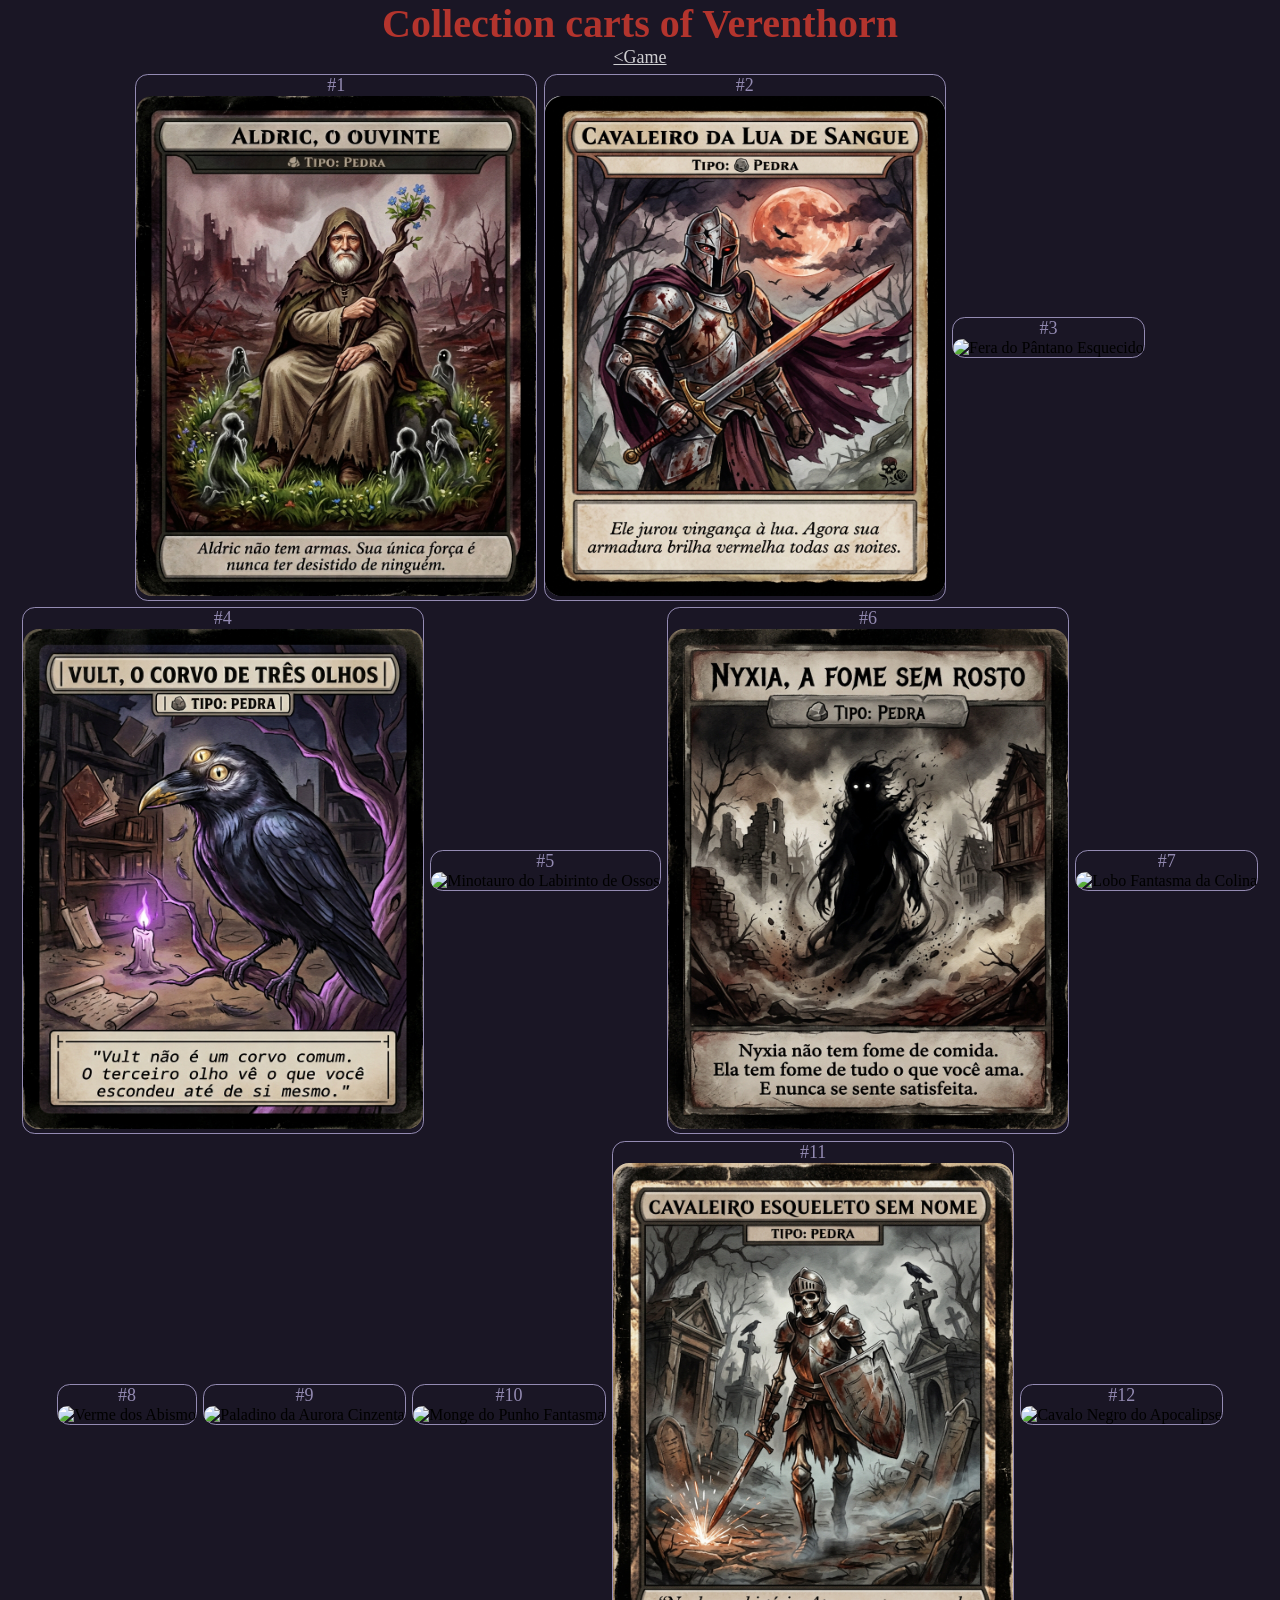
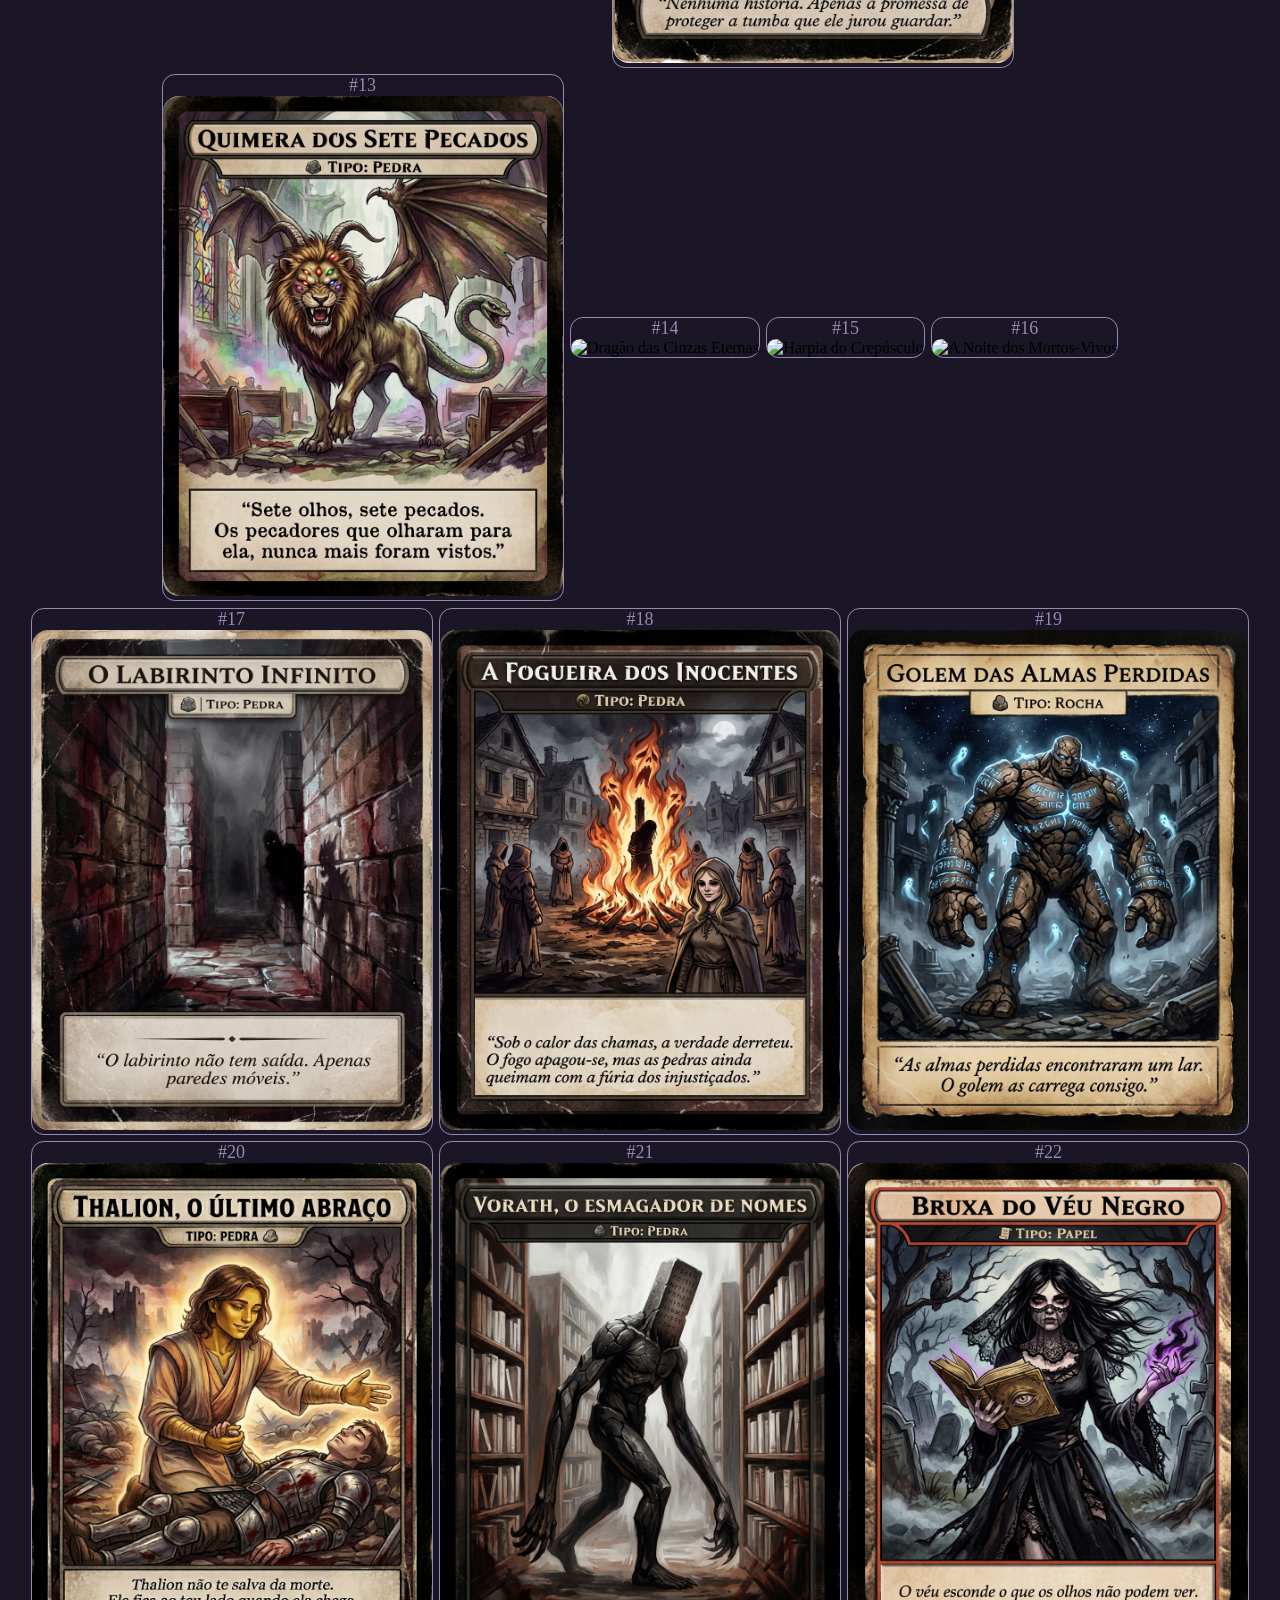
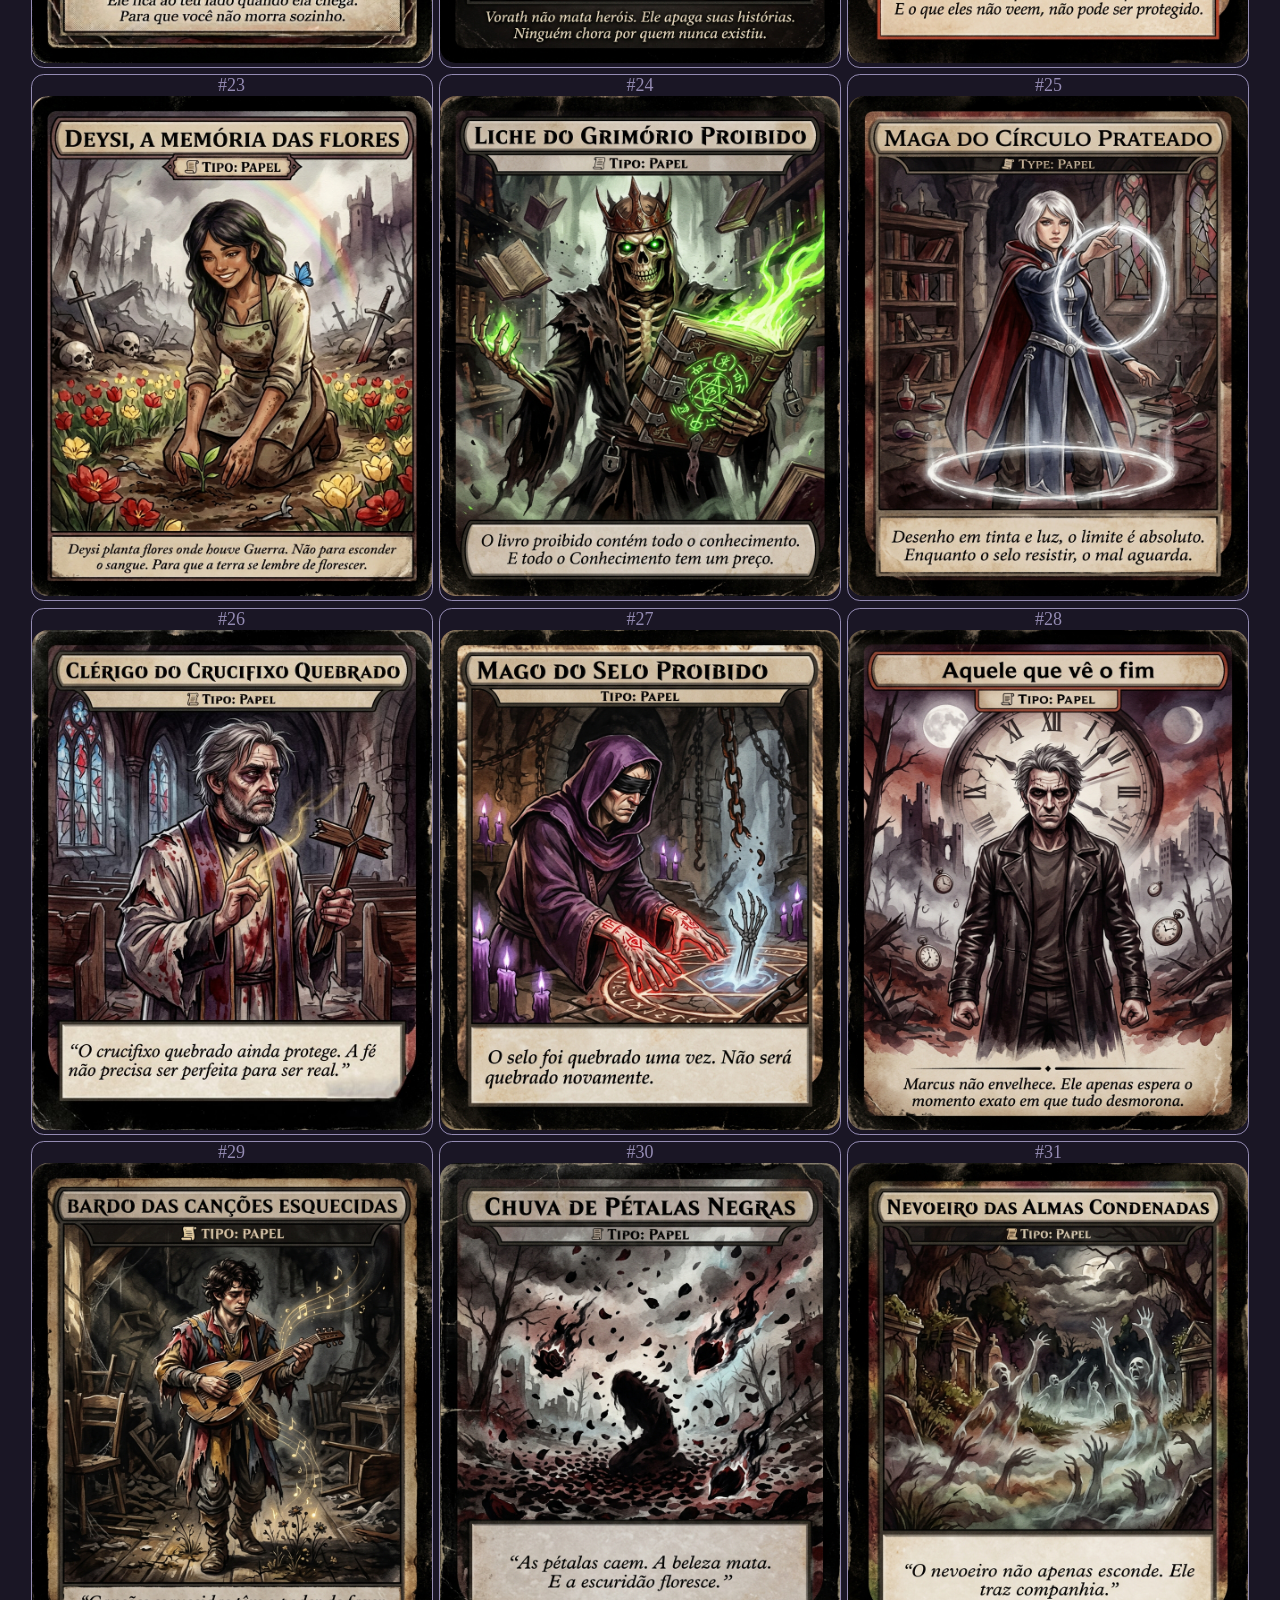
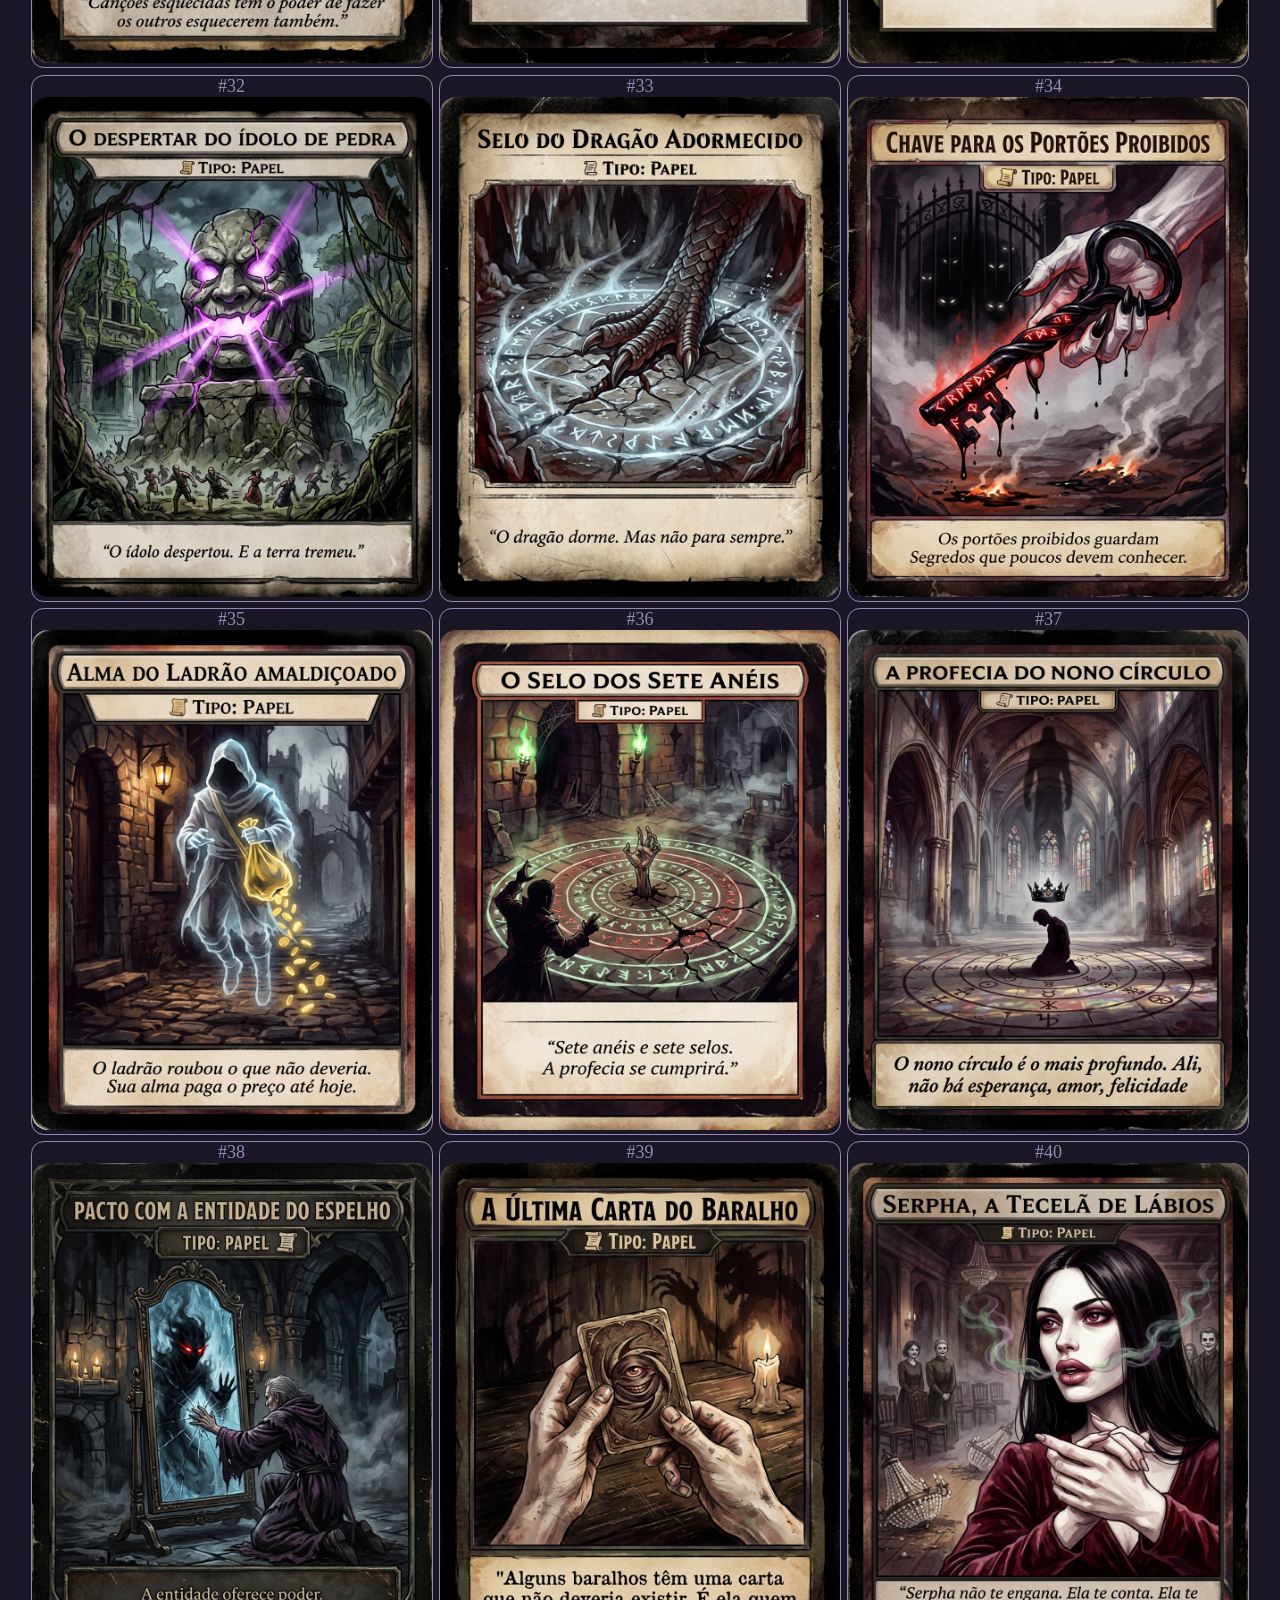
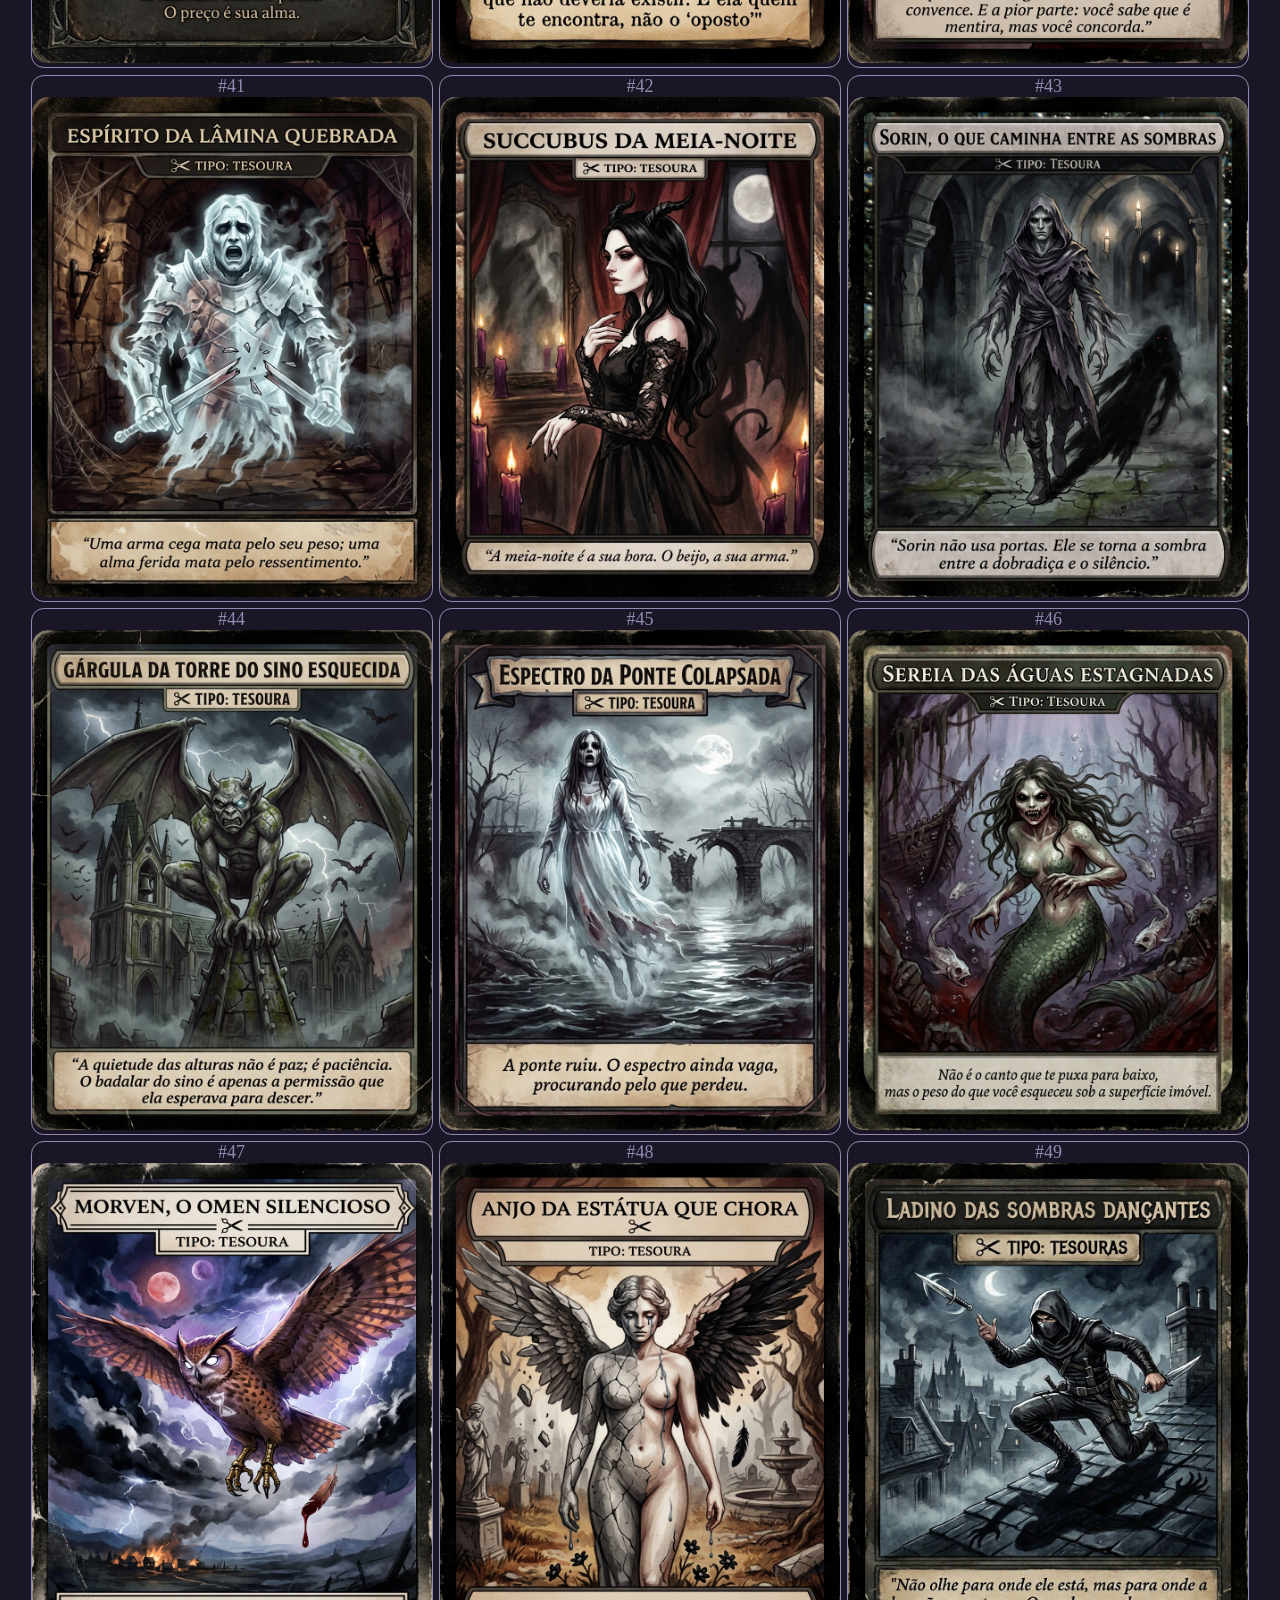
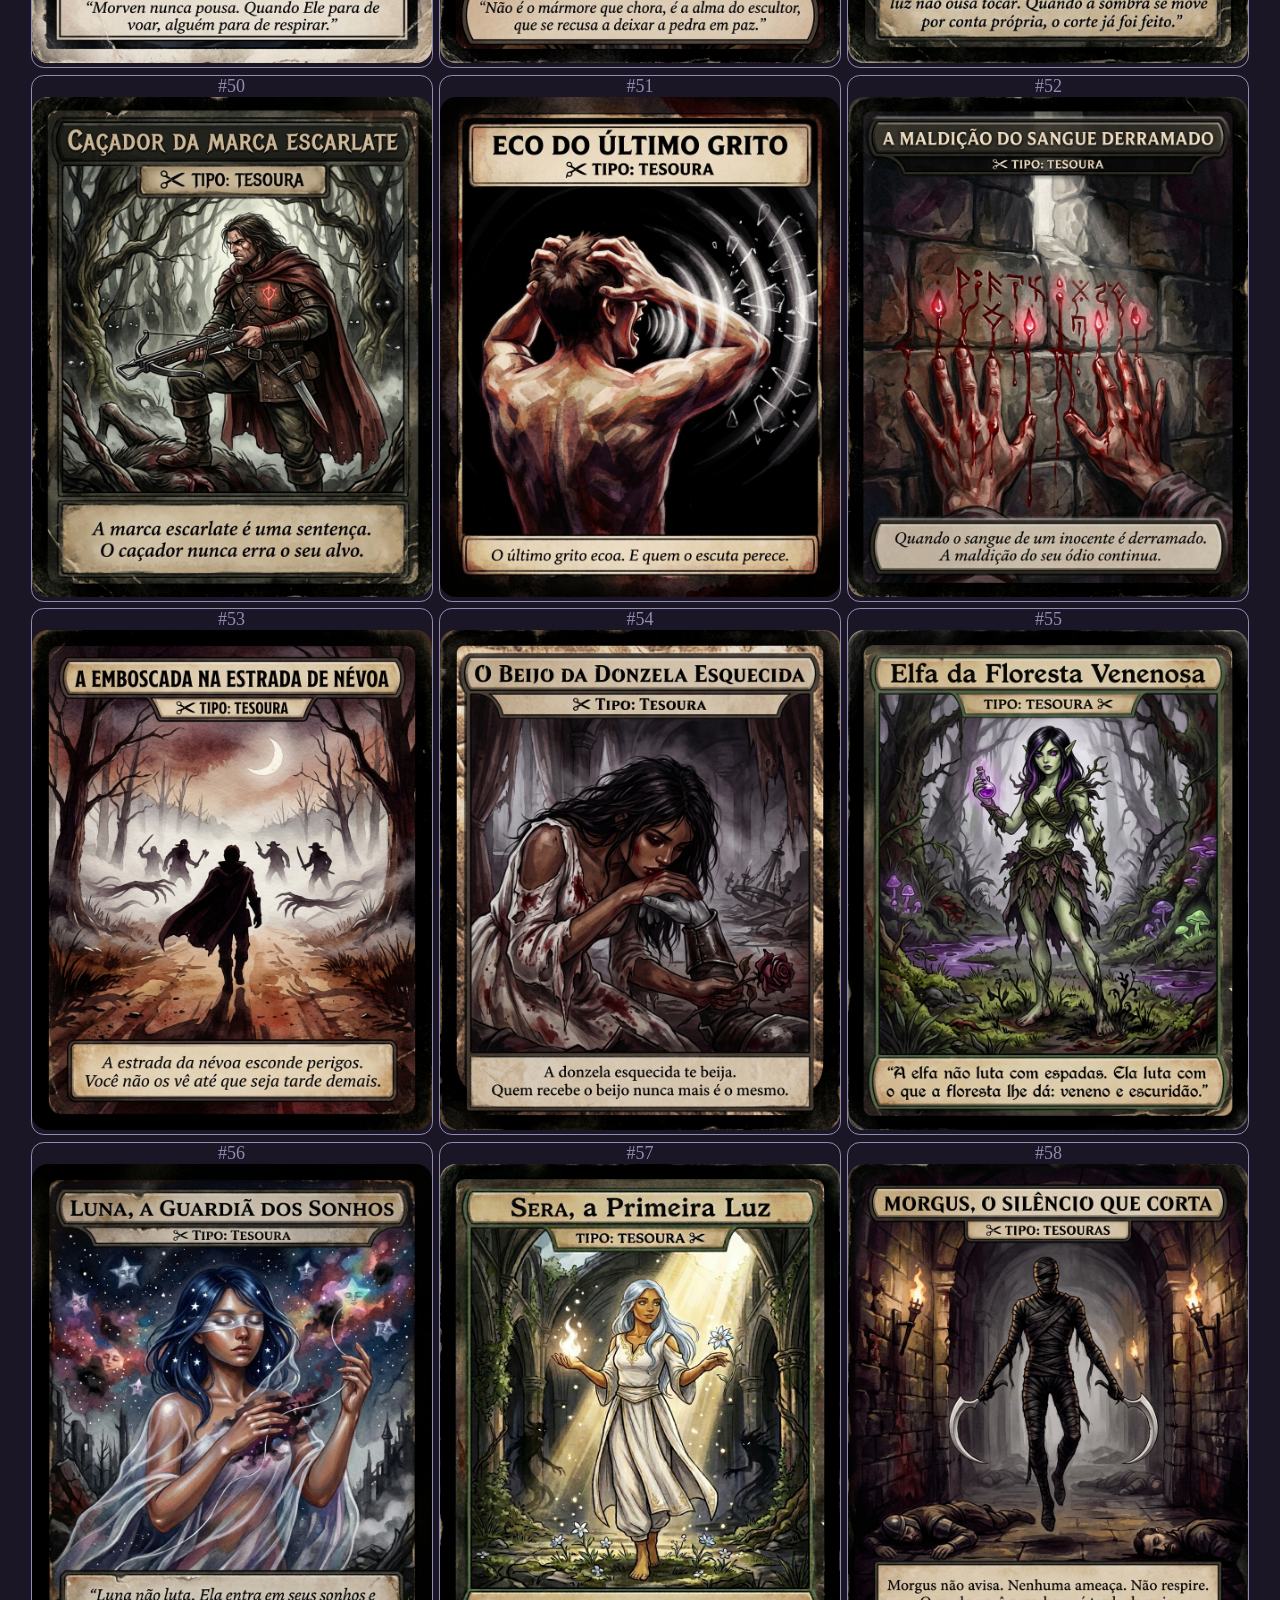
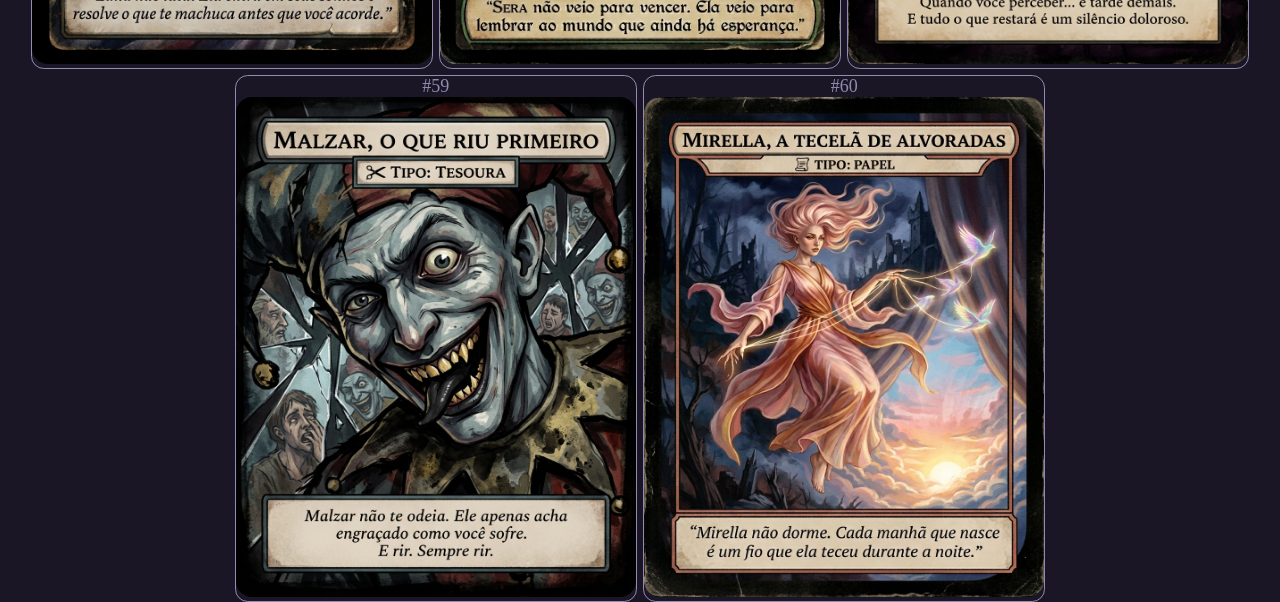
==== cards/cards.html @ 77030189 "fix back of card and feat book of cards pag" ====
<!DOCTYPE html>
<html lang="pt-br">
<head>
    <meta charset="UTF-8">
    <meta name="viewport" content="width=device-width, initial-scale=1.0">
    <link rel="stylesheet" href="styles.css" type="text/css">
    <title>Cards_colection</title>
</head>
<body>
    <main>
    <header>
        <h1>Collection carts of Verenthorn</h1>
        <a href="../index.html"> &lt;Game</a>
    </header>
        <section id="allCards">
        </section>
    </main>
    <script src="script.js"></script>
</body>
</html>
---- cards/styles.css ----
*{
    padding: 0;
    margin: 0;
    box-sizing: border-box;
}

:root{
    --bg--main: #1A1625;
    --bord-card: #B3342D;
    --bord-camp: #2C2C2E;
    --text-color: #948BB3;
    --shadow-color:#000000c5;
}

main{
    background-color: var(--bg--main);
}

header{
    text-align: center;
    margin: 0 0 6px 0;

    & a{
        color: #ffffffc9;
        font-size: 18px;
    }
    & h1{
        color: var(--bord-card);
        text-align: center;
        font-size: 40px;
    }

}

#allCards{
    display: flex;
    flex-flow: row wrap;
    align-content: center;
    gap: 0.4rem;
    justify-content: center;
    align-items: center;
}
.card-info{
    border: 1px solid var(--text-color);
    border-radius: 0.8rem;

    & img{
        border-radius: 1rem;
        width: 400px;
        height: 500px;
    }
}

.id-tag{
    font-size: 18px;
    color: var(--text-color);
    text-align: center;
}
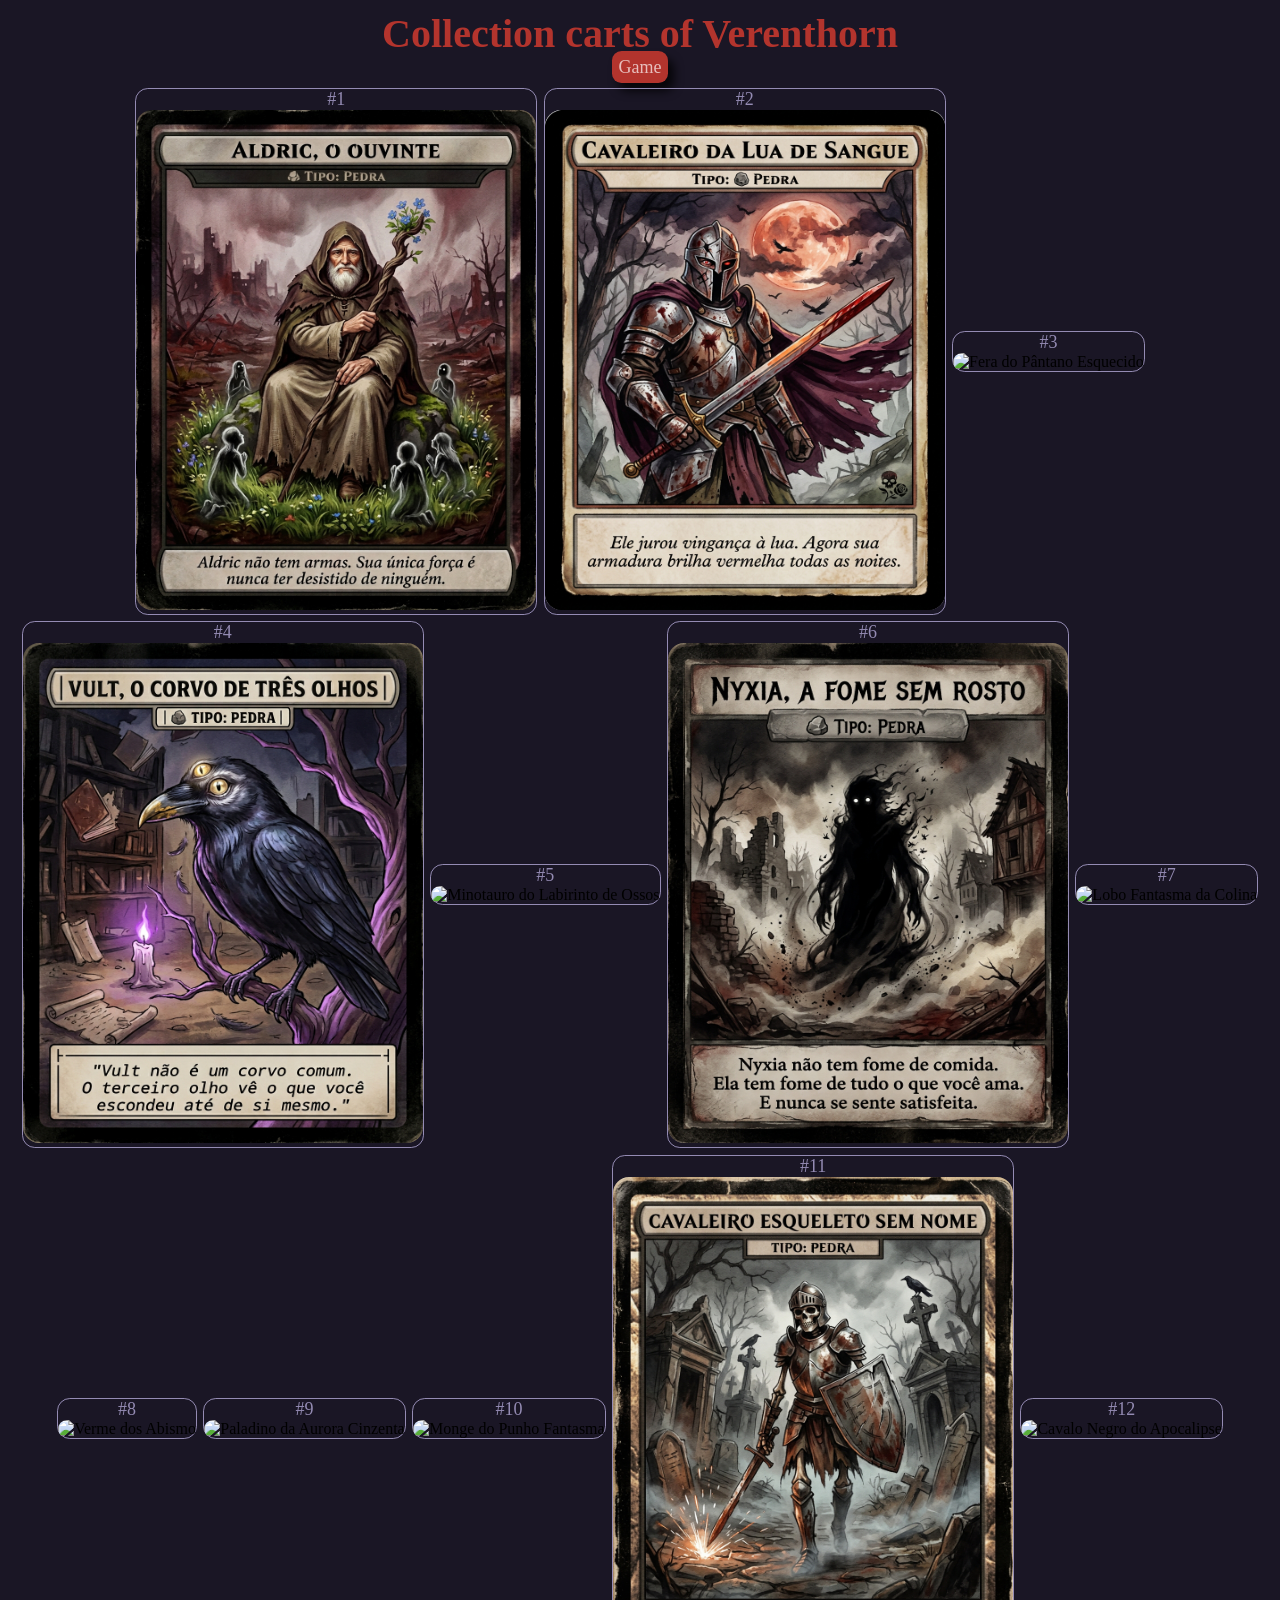
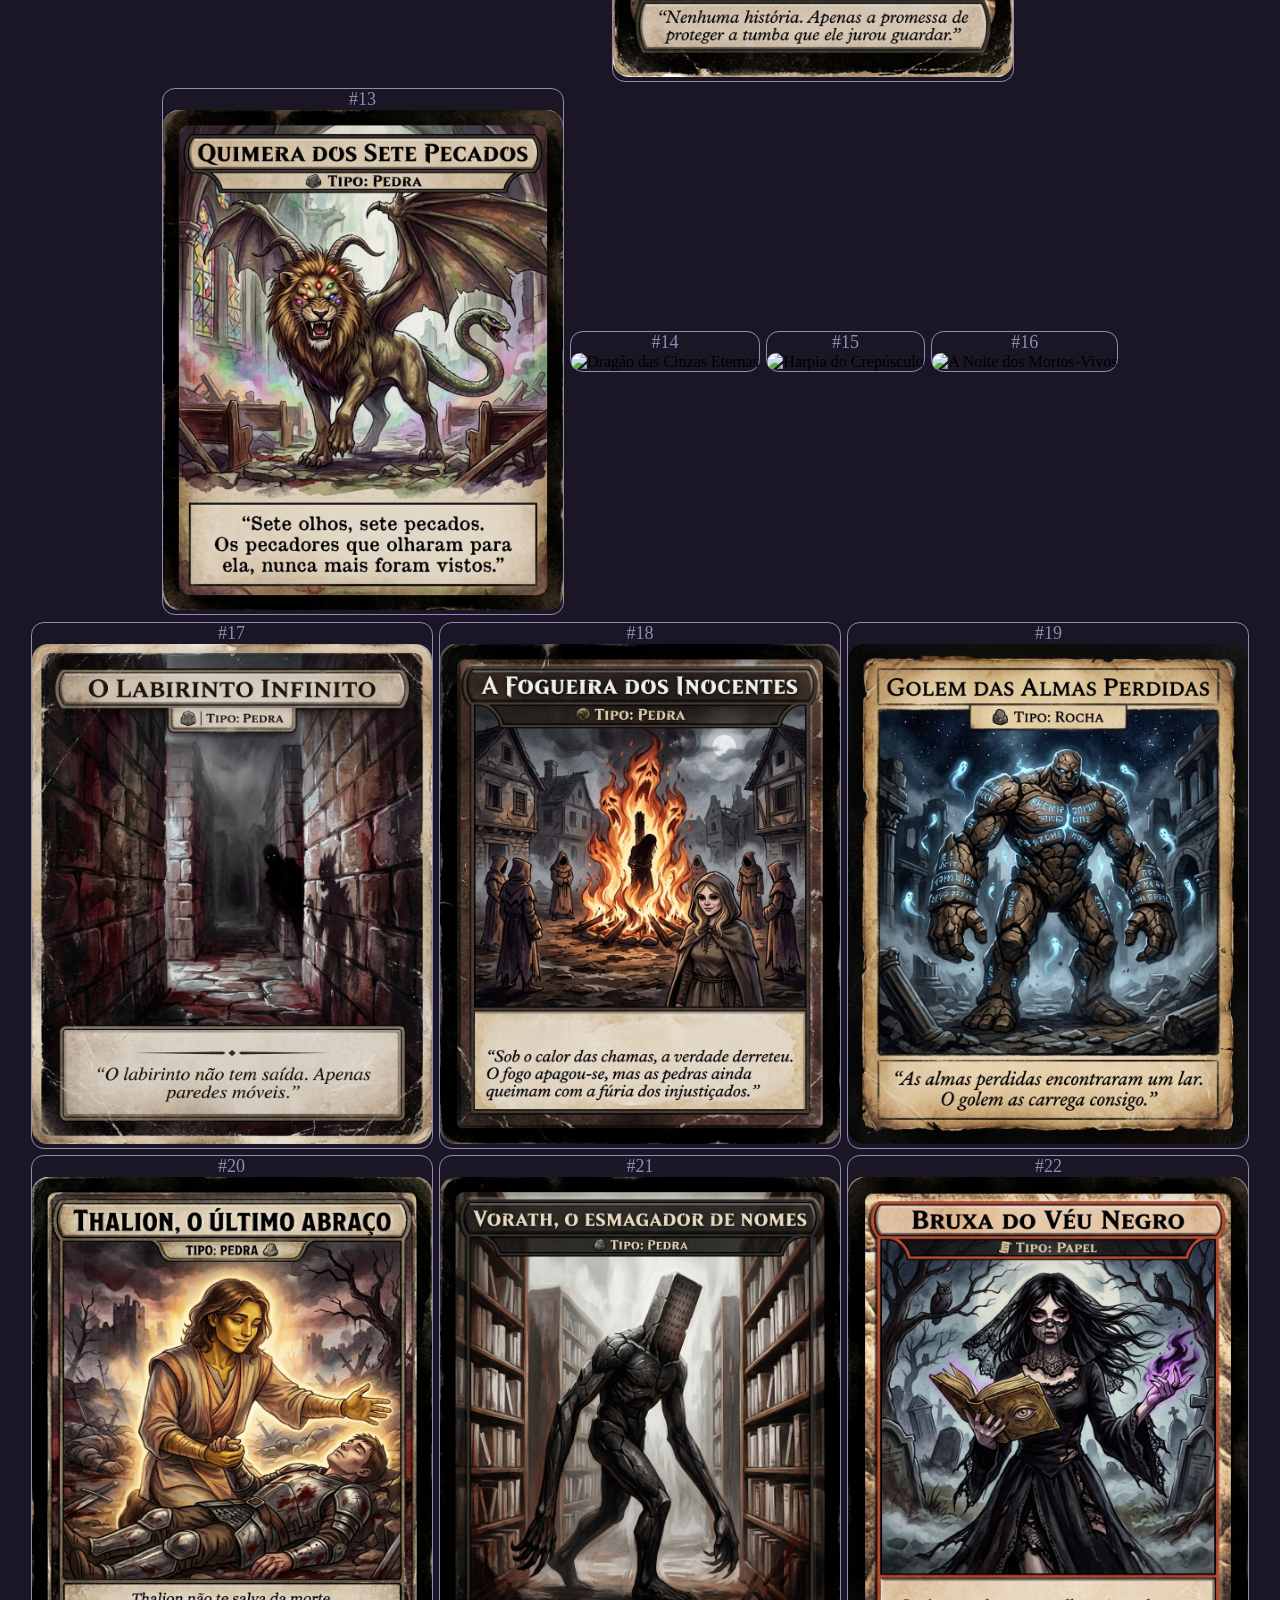
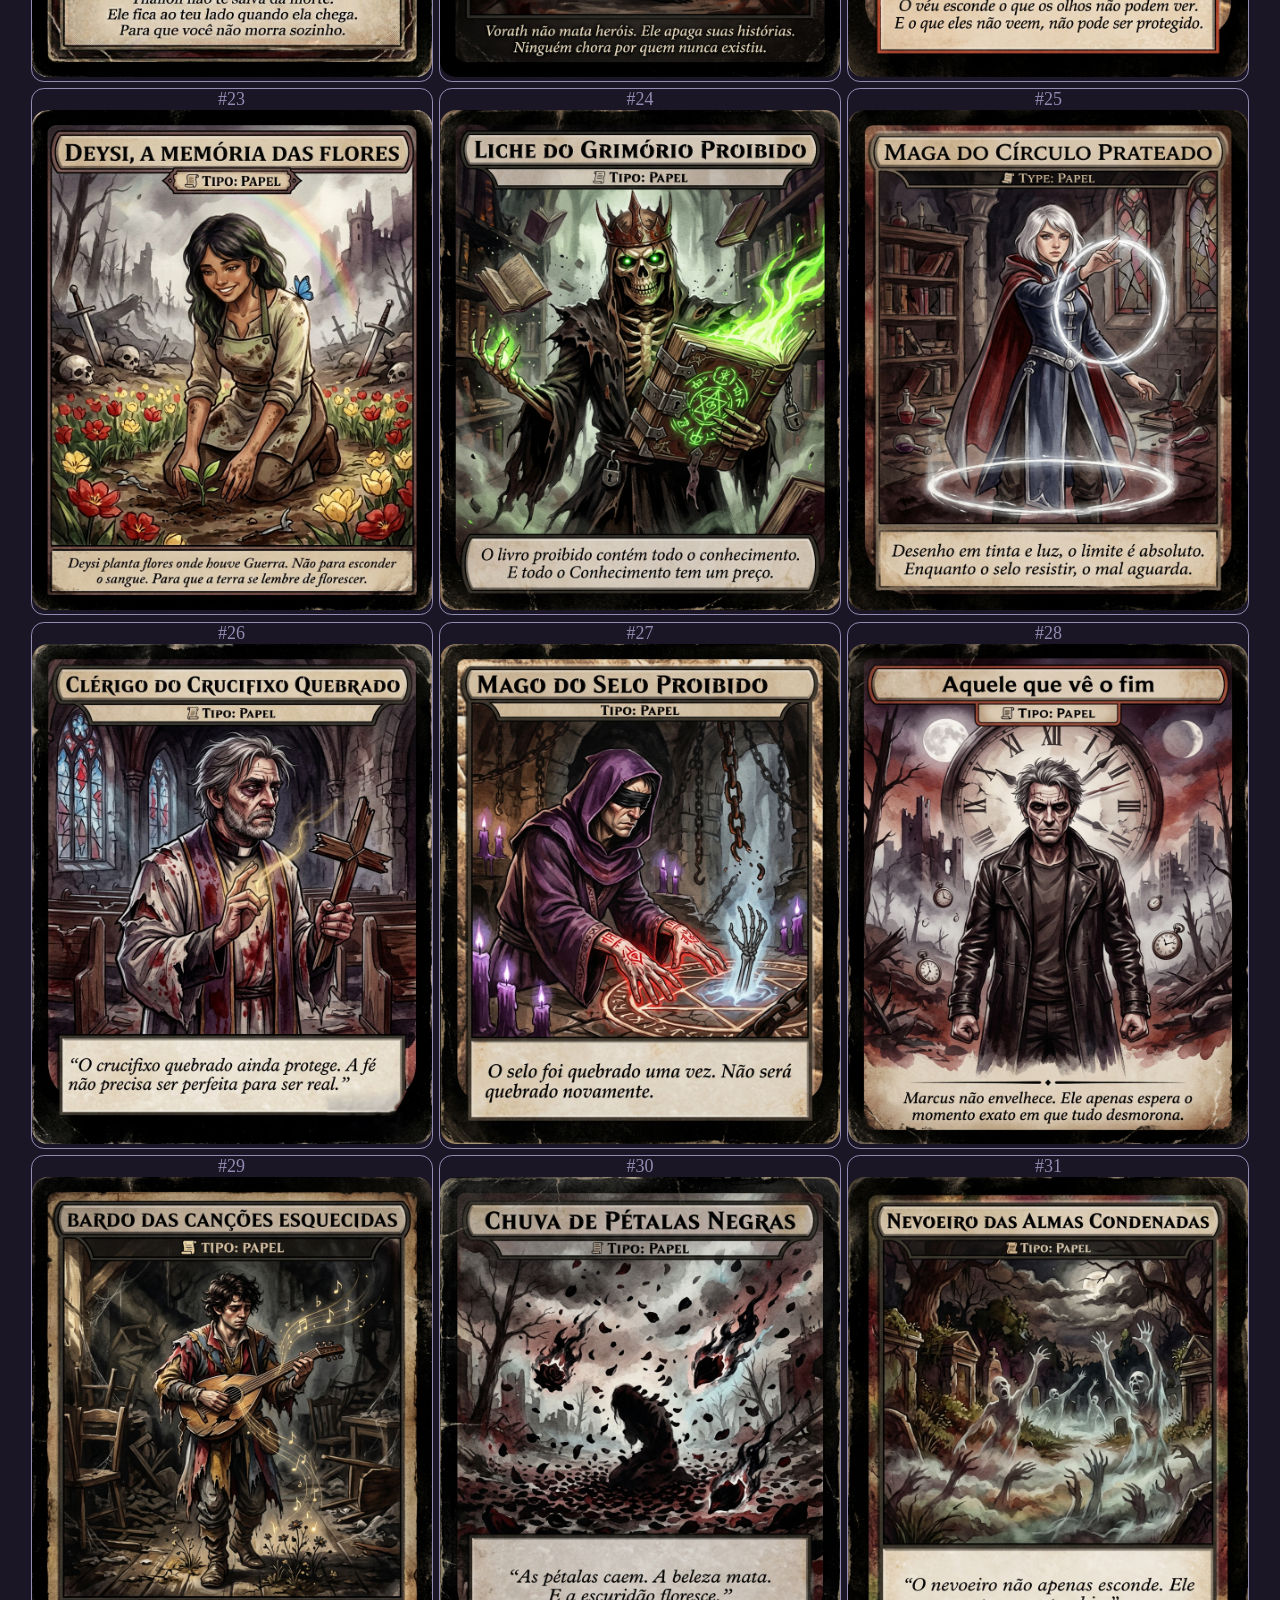
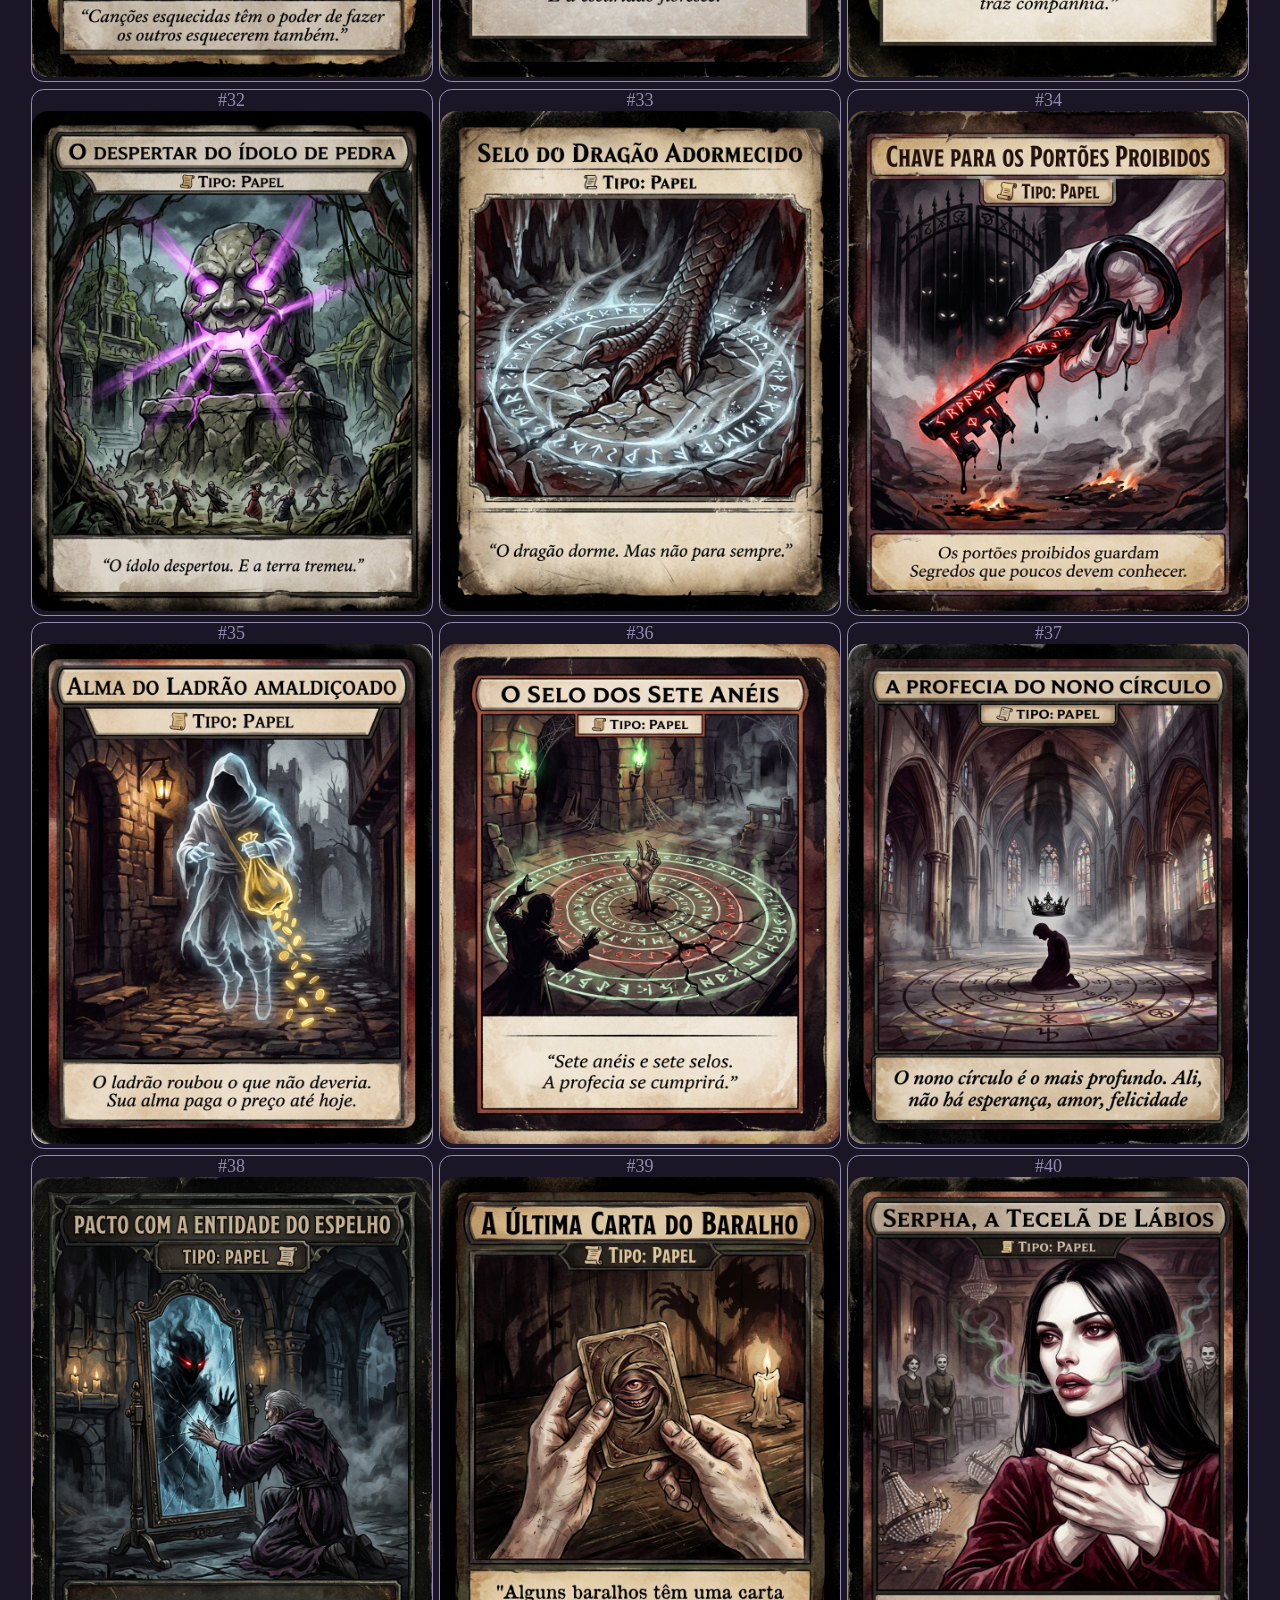
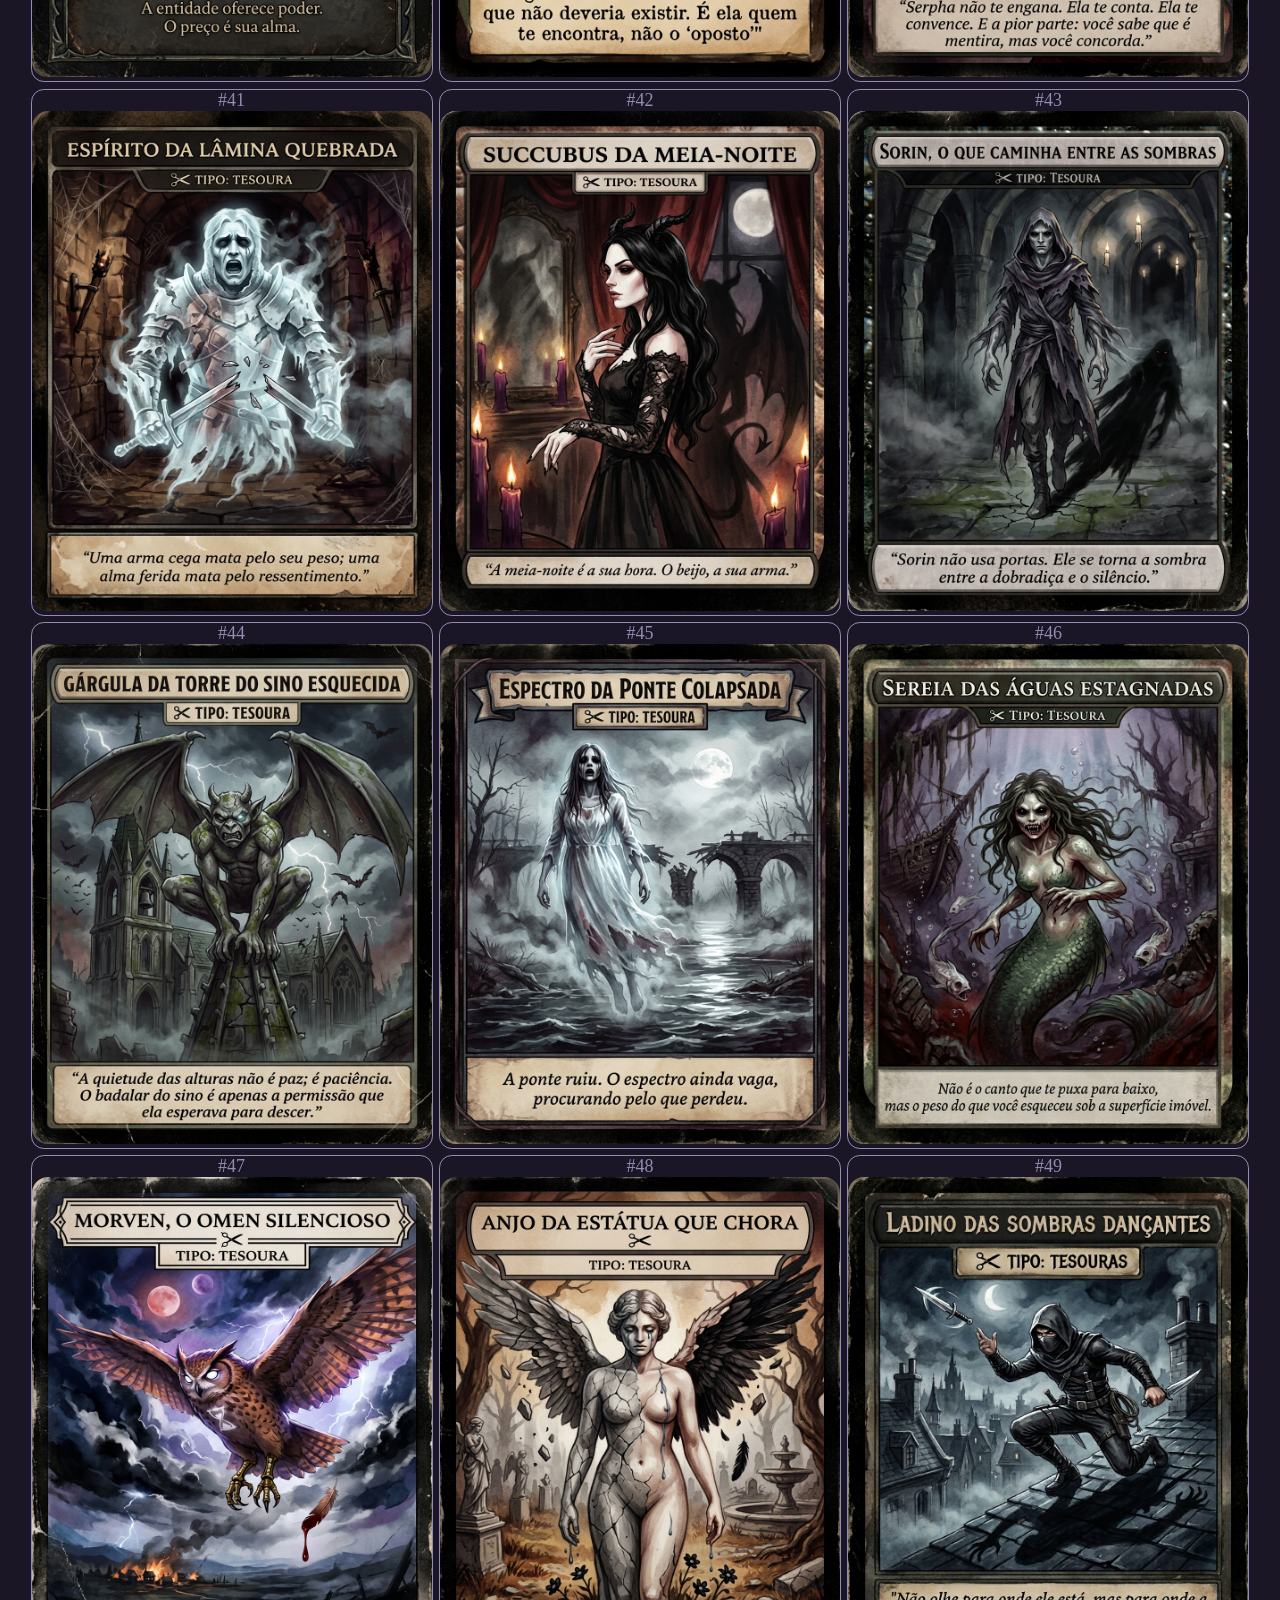
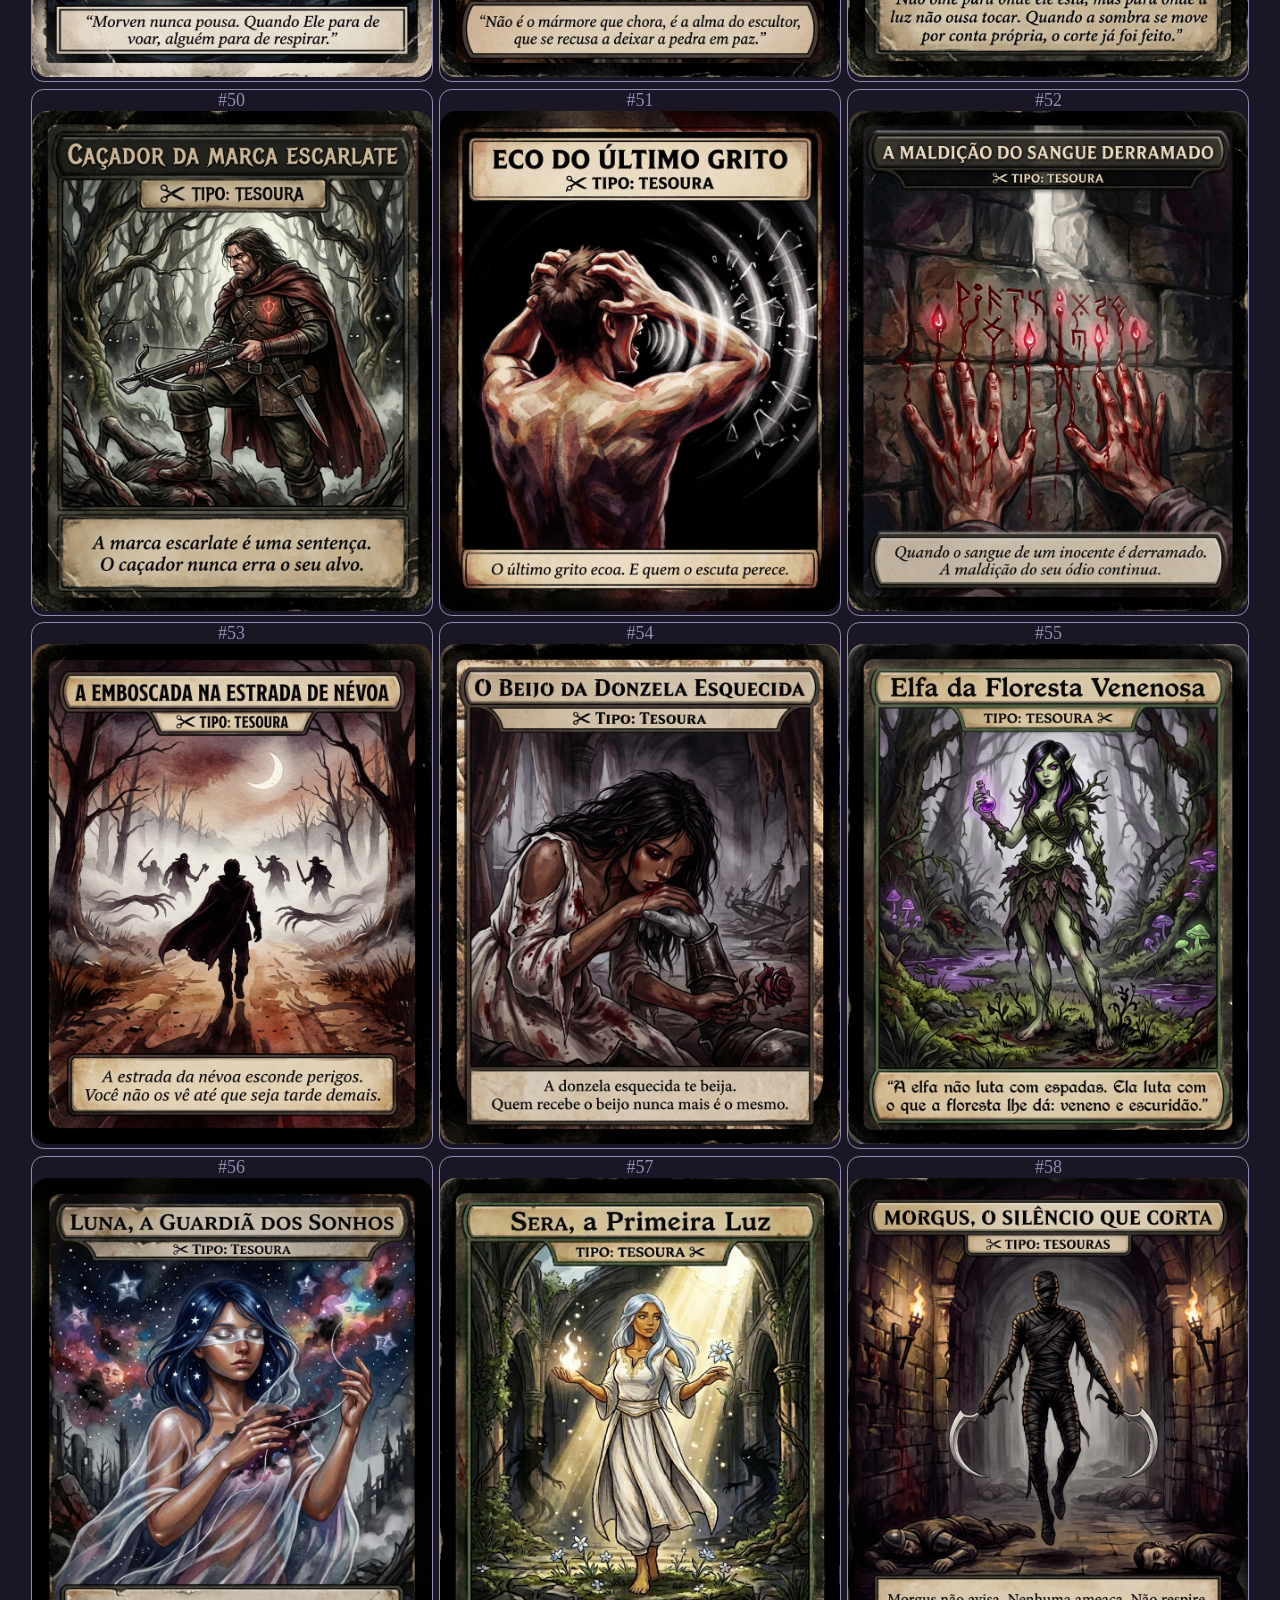
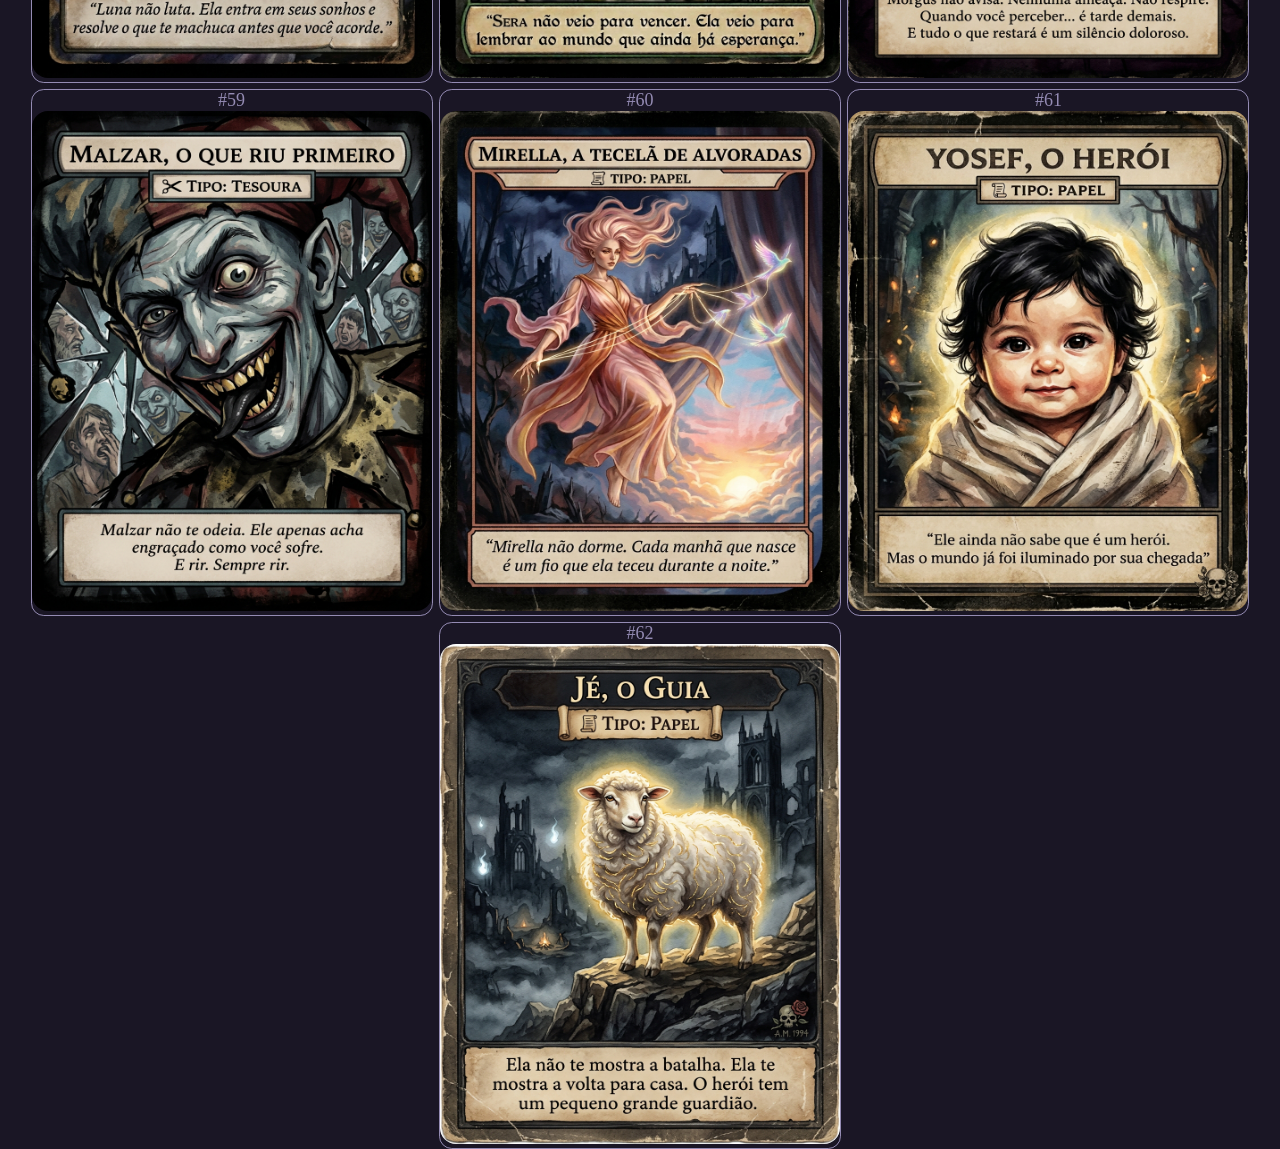
==== commit a8cfb508: "fix selection logic" ====
--- a/cards/cards.html
+++ b/cards/cards.html
@@ -7,11 +7,11 @@
     <title>Cards_colection</title>
 </head>
 <body>
-    <main>
     <header>
         <h1>Collection carts of Verenthorn</h1>
-        <a href="../index.html"> &lt;Game</a>
+        <a id="gameSection" href="../index.html">Game</a>
     </header>
+    <main>
         <section id="allCards">
         </section>
     </main>
--- a/cards/styles.css
+++ b/cards/styles.css
@@ -12,13 +12,13 @@
     --shadow-color:#000000c5;
 }
 
-main{
+body{
     background-color: var(--bg--main);
 }
 
 header{
     text-align: center;
-    margin: 0 0 6px 0;
+    margin: 10px;
 
     & a{
         color: #ffffffc9;
@@ -30,6 +30,22 @@
         font-size: 40px;
     }
 
+    
+}
+
+#gameSection{
+    text-decoration: none;
+    border-radius: 0.6rem;
+    margin: 10px;
+    box-shadow:6px 8px 10px var(--shadow-color);
+    padding: 0.4rem;
+    background-color: var(--bord-card);
+    color: #ffffffae;
+    transition: 0.5s ease;
+}
+
+#gameSection:hover{
+    transform:  translateY(10px) scale(1.2);
 }
 
 #allCards{
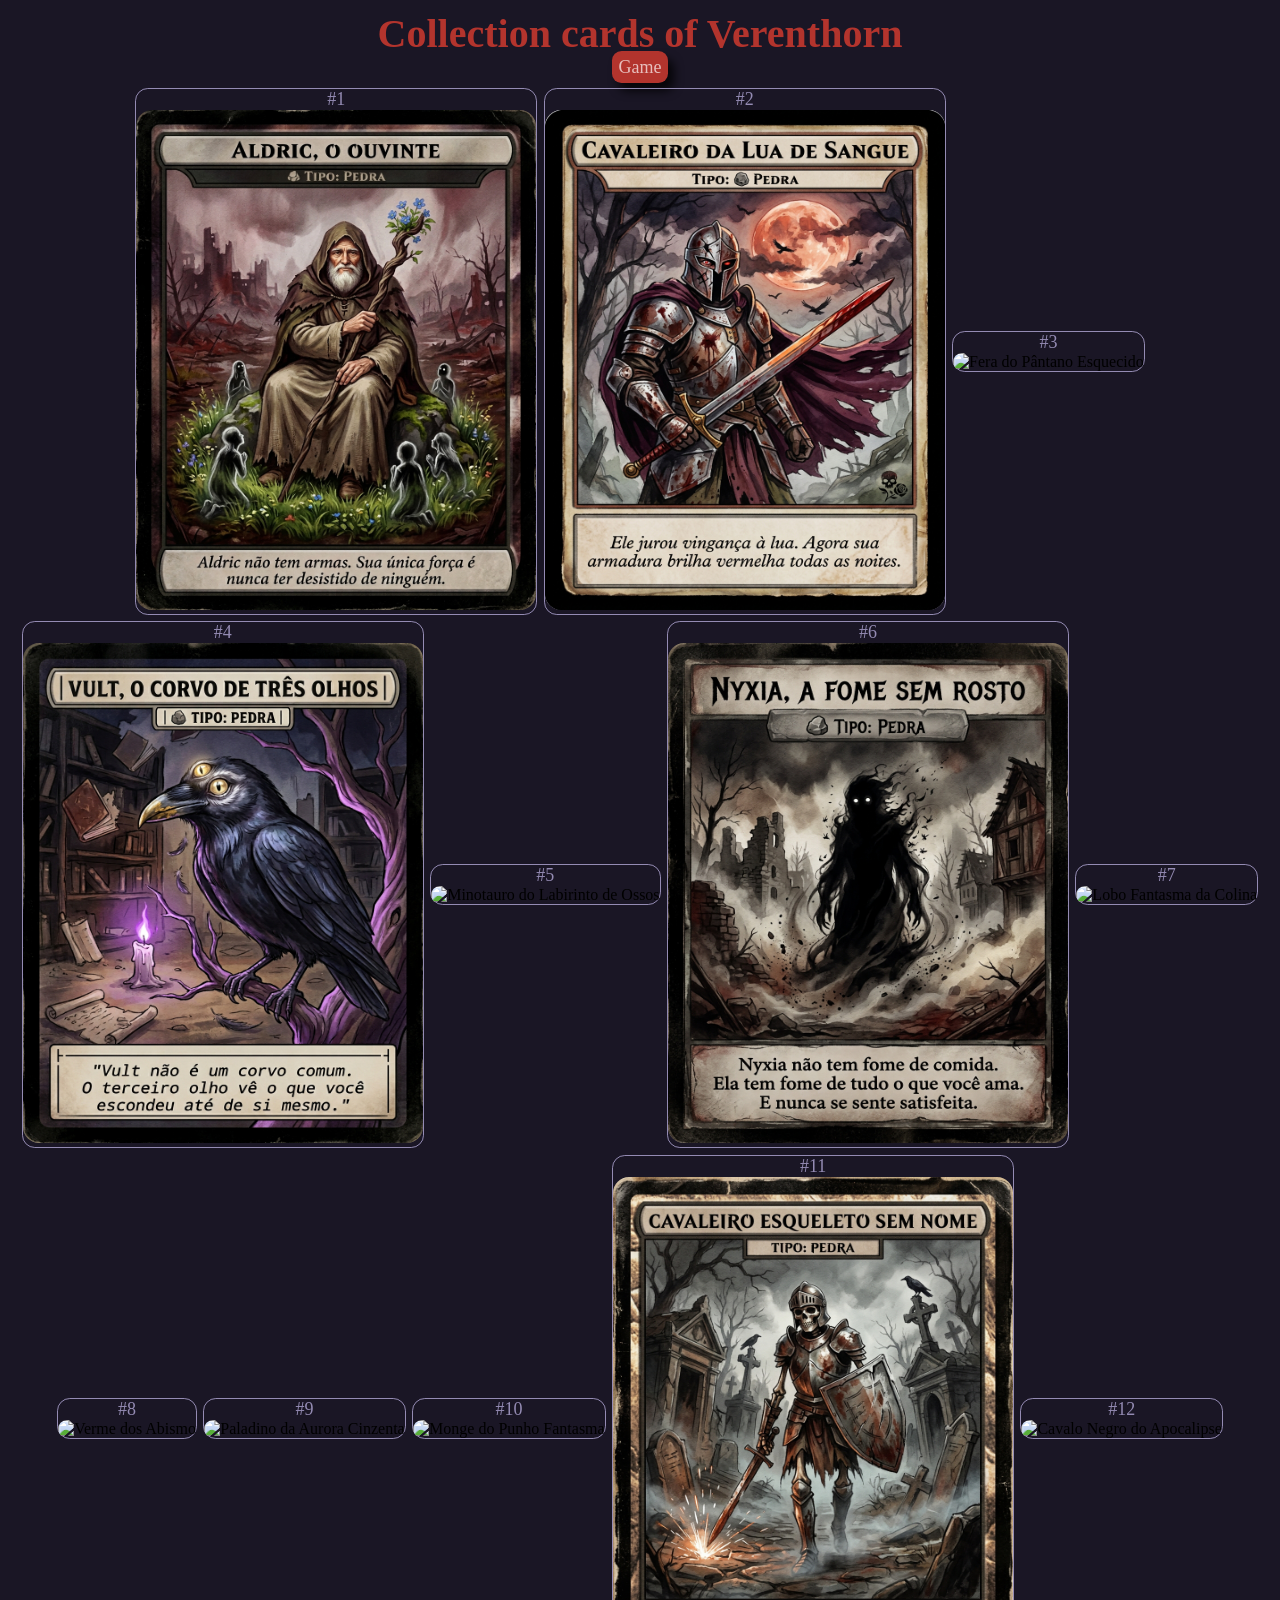
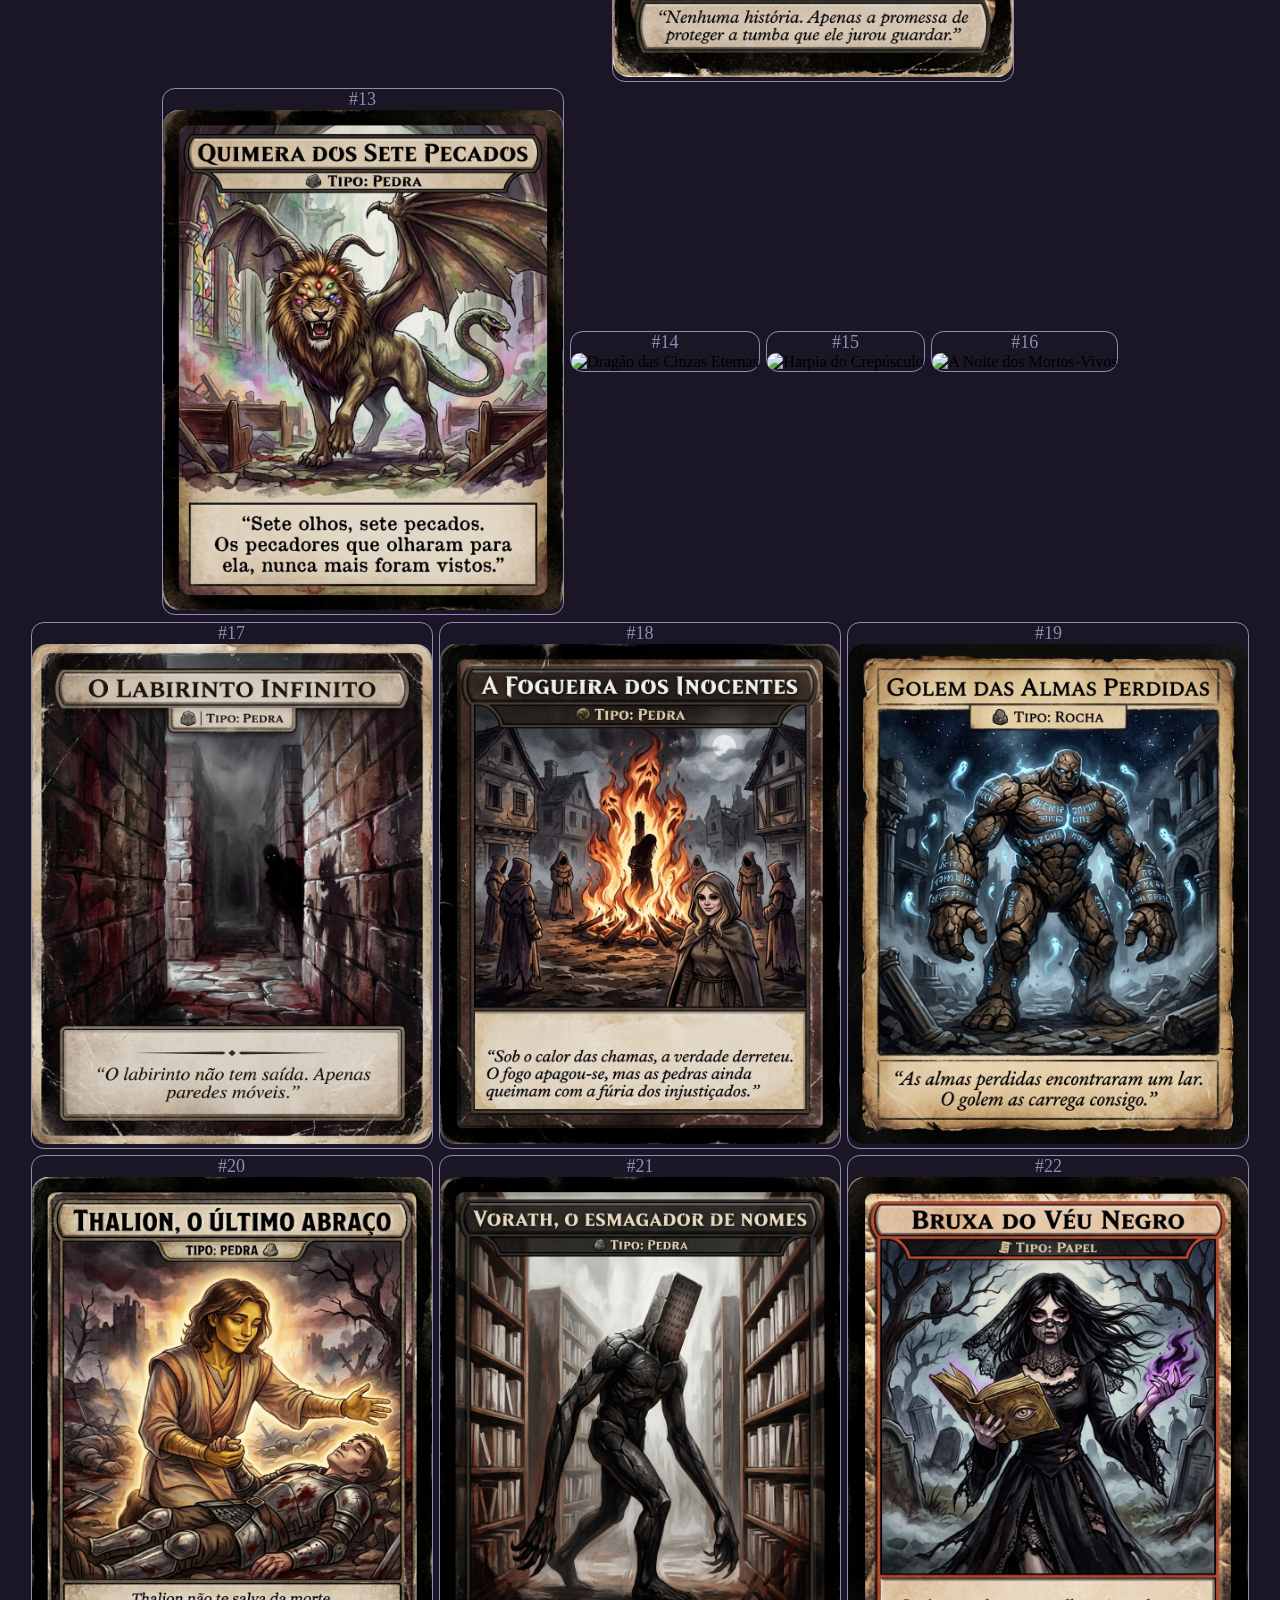
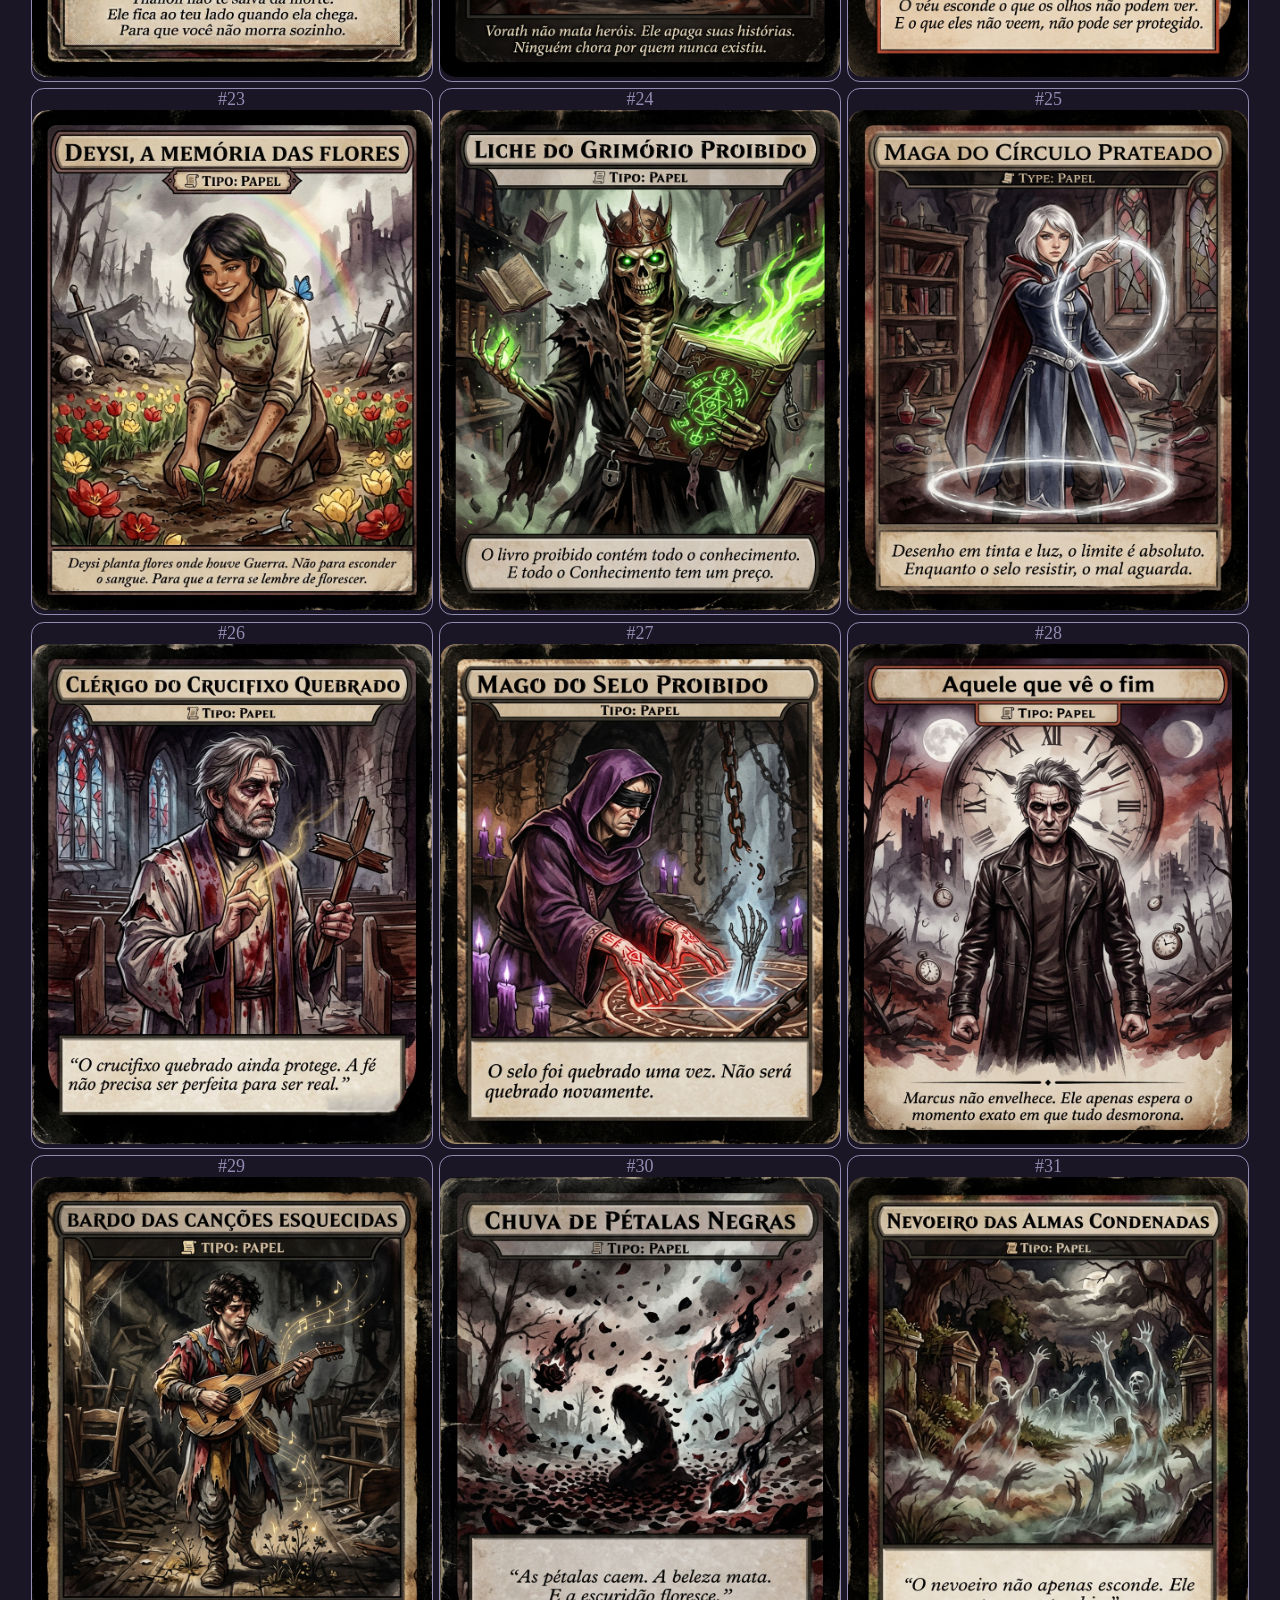
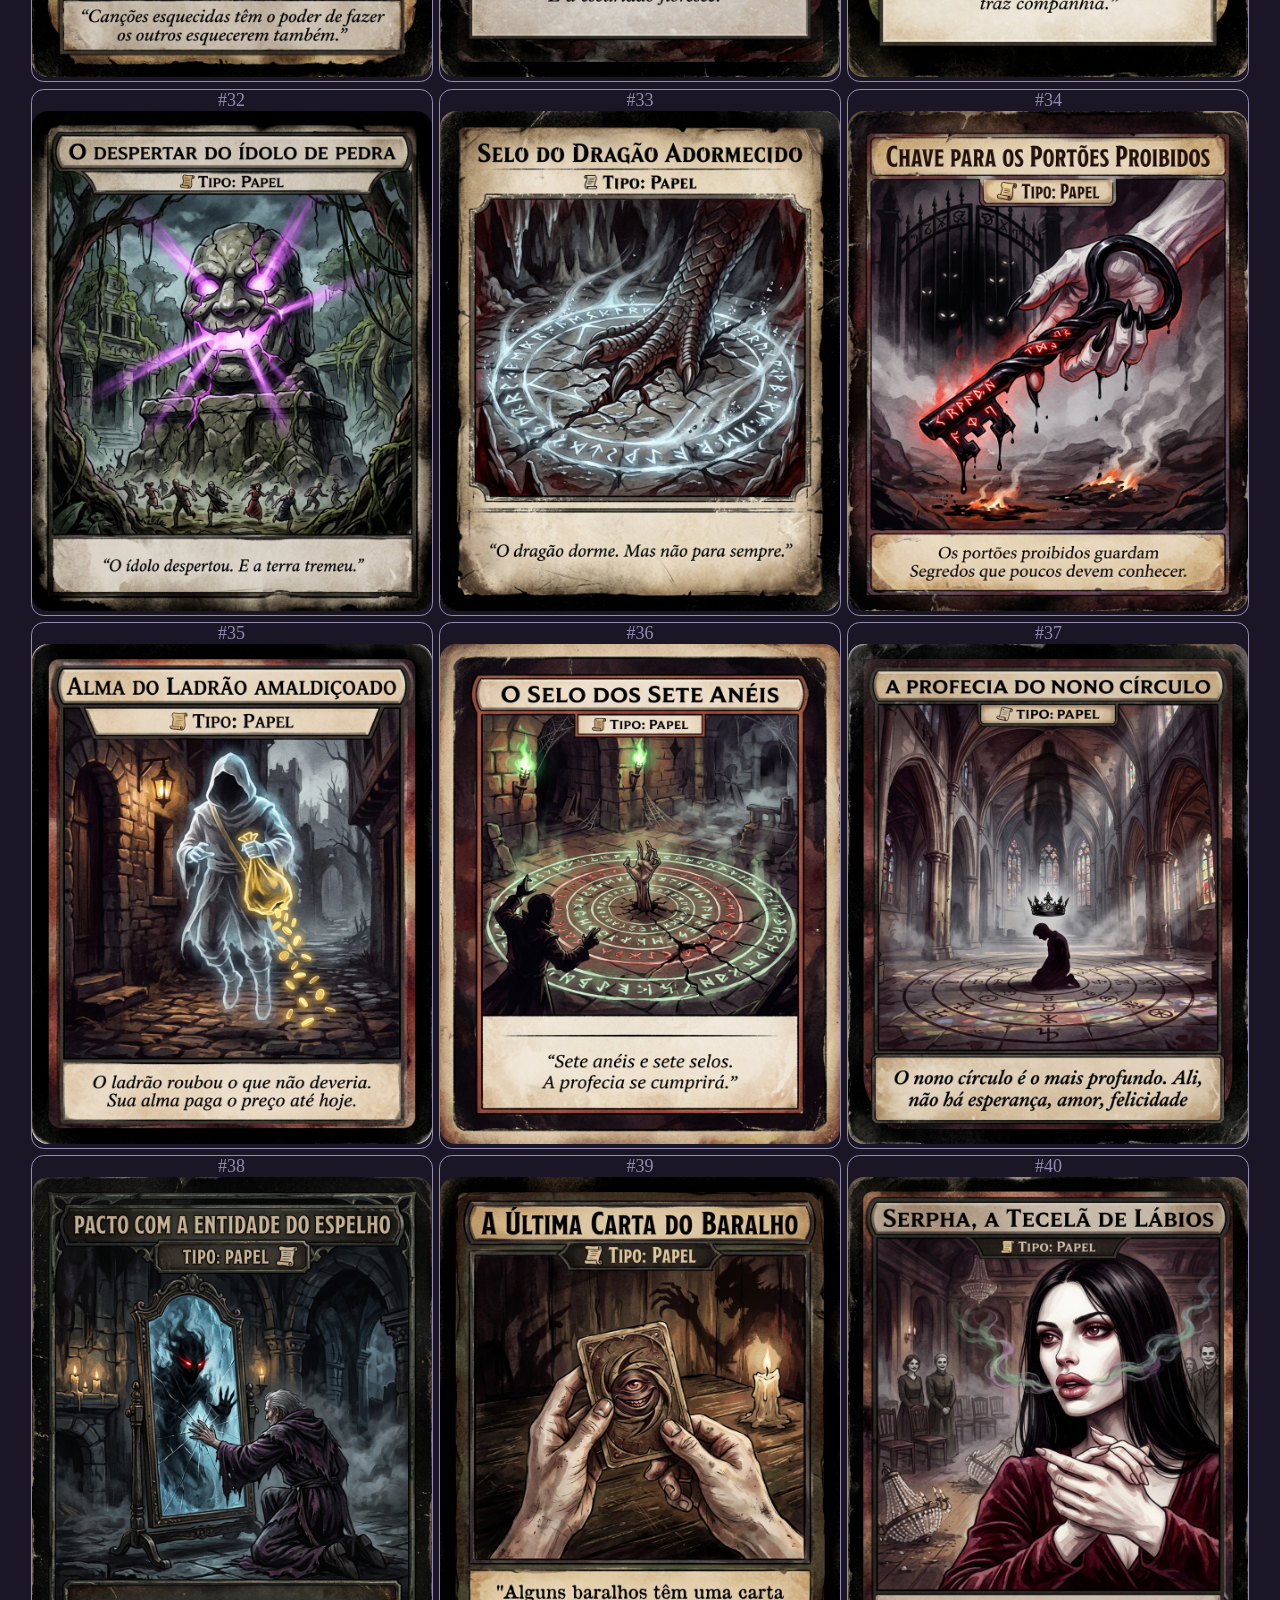
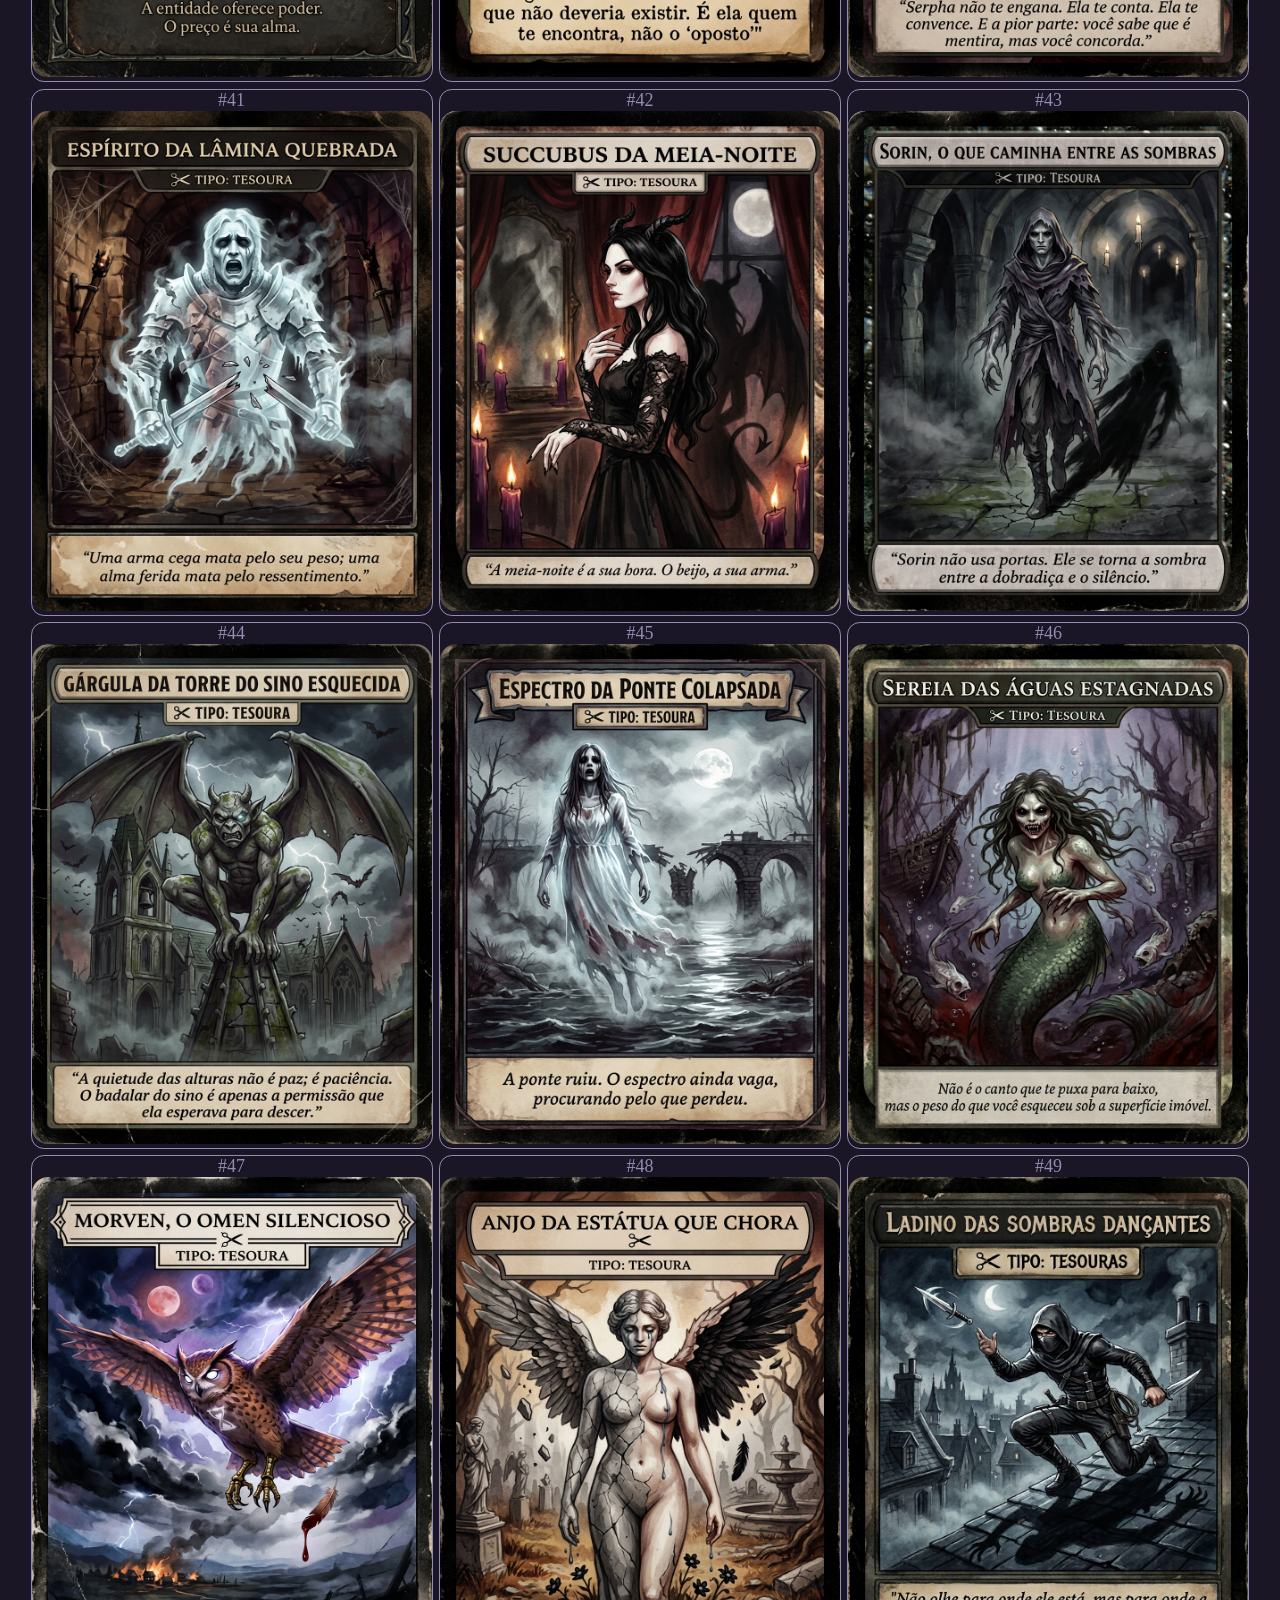
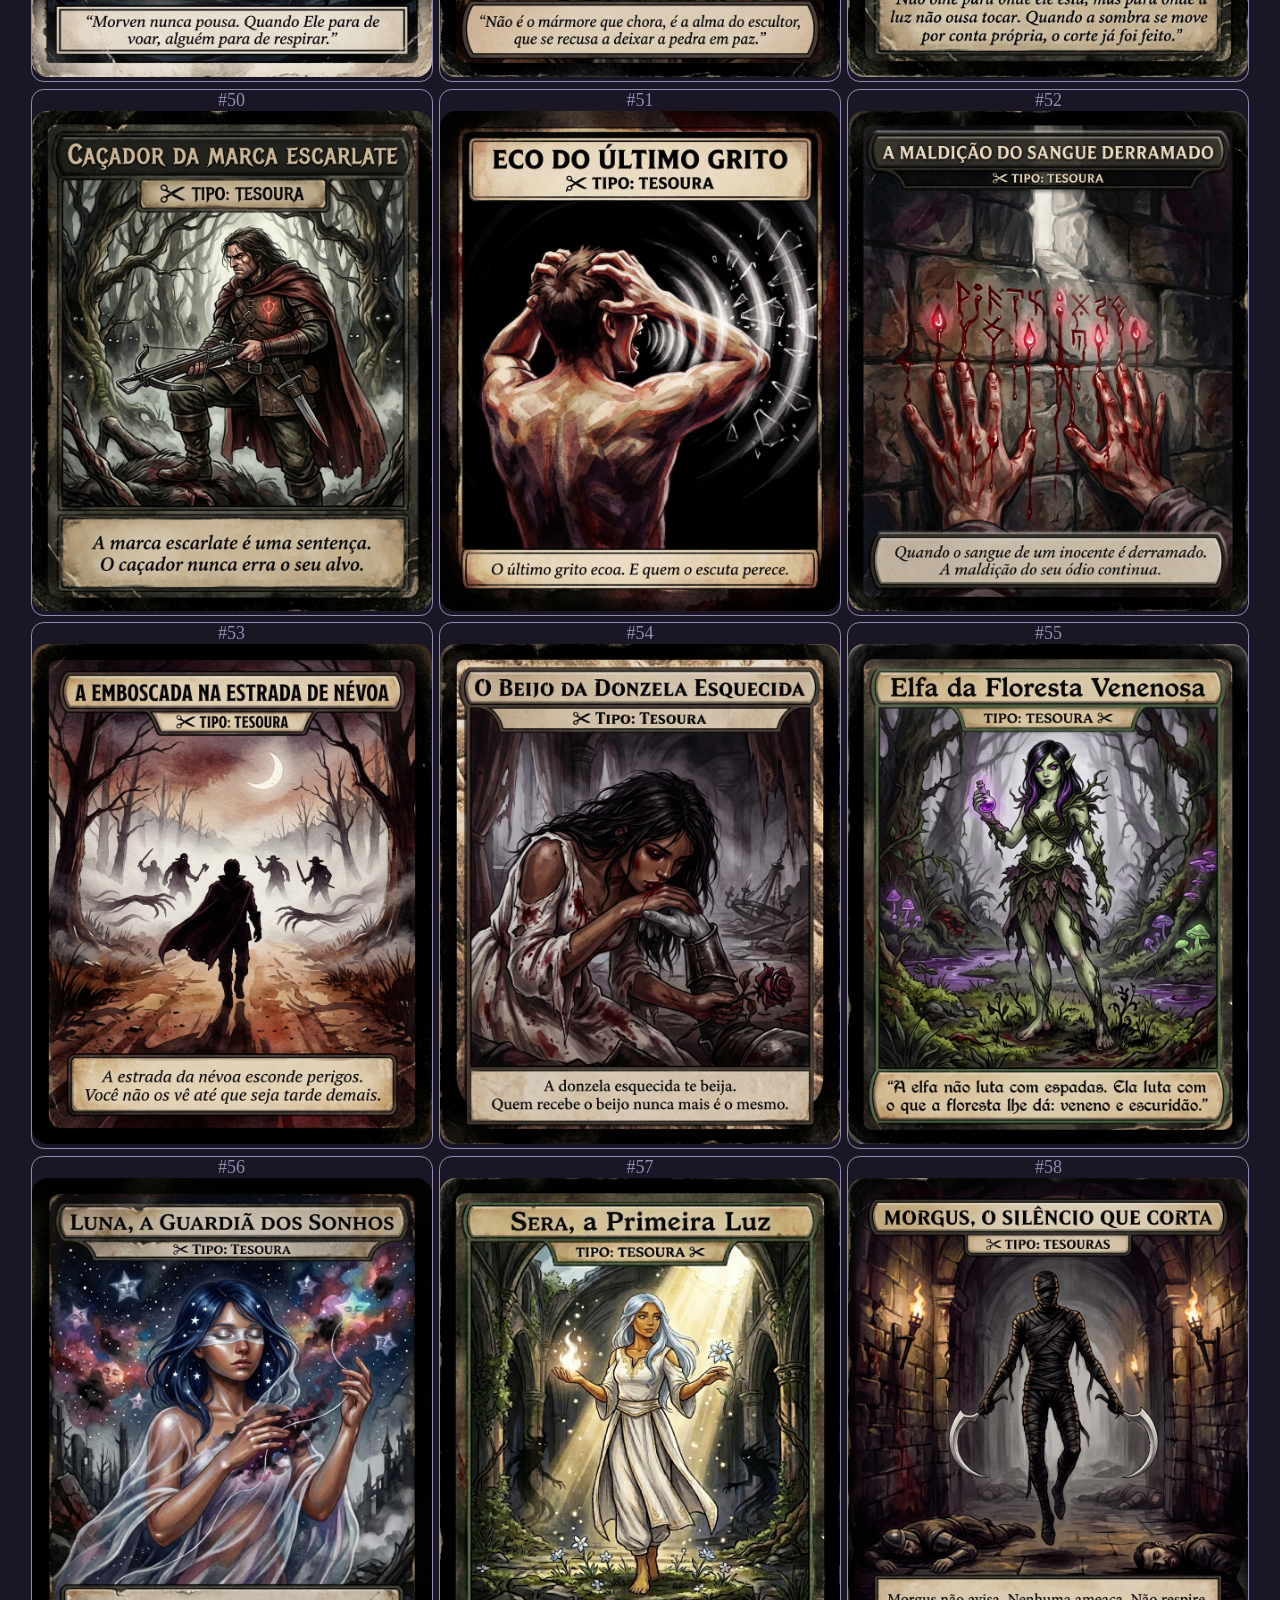
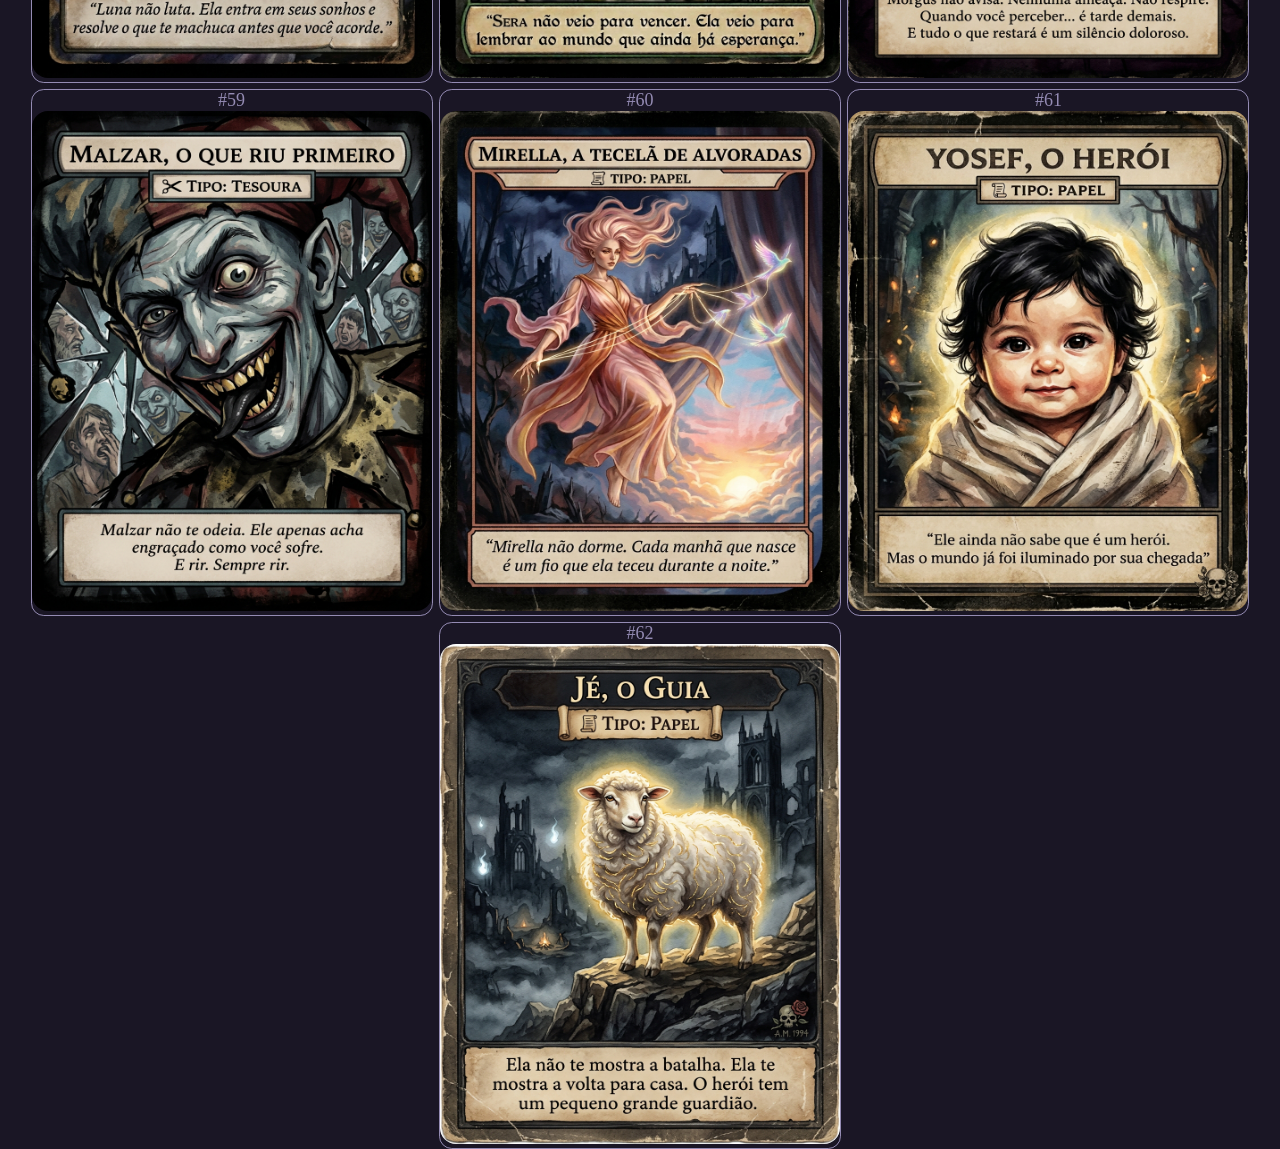
==== commit 7358d3c7: "fix collection cards ux" ====
--- a/cards/cards.html
+++ b/cards/cards.html
@@ -8,7 +8,7 @@
 </head>
 <body>
     <header>
-        <h1>Collection carts of Verenthorn</h1>
+        <h1>Collection cards of Verenthorn</h1>
         <a id="gameSection" href="../index.html">Game</a>
     </header>
     <main>
--- a/cards/styles.css
+++ b/cards/styles.css
@@ -71,4 +71,11 @@
     font-size: 18px;
     color: var(--text-color);
     text-align: center;
+}
+
+@media (max-width: 768px) {
+    .card-info img {
+        width: 170px; 
+        height: auto;
+    }
 }
